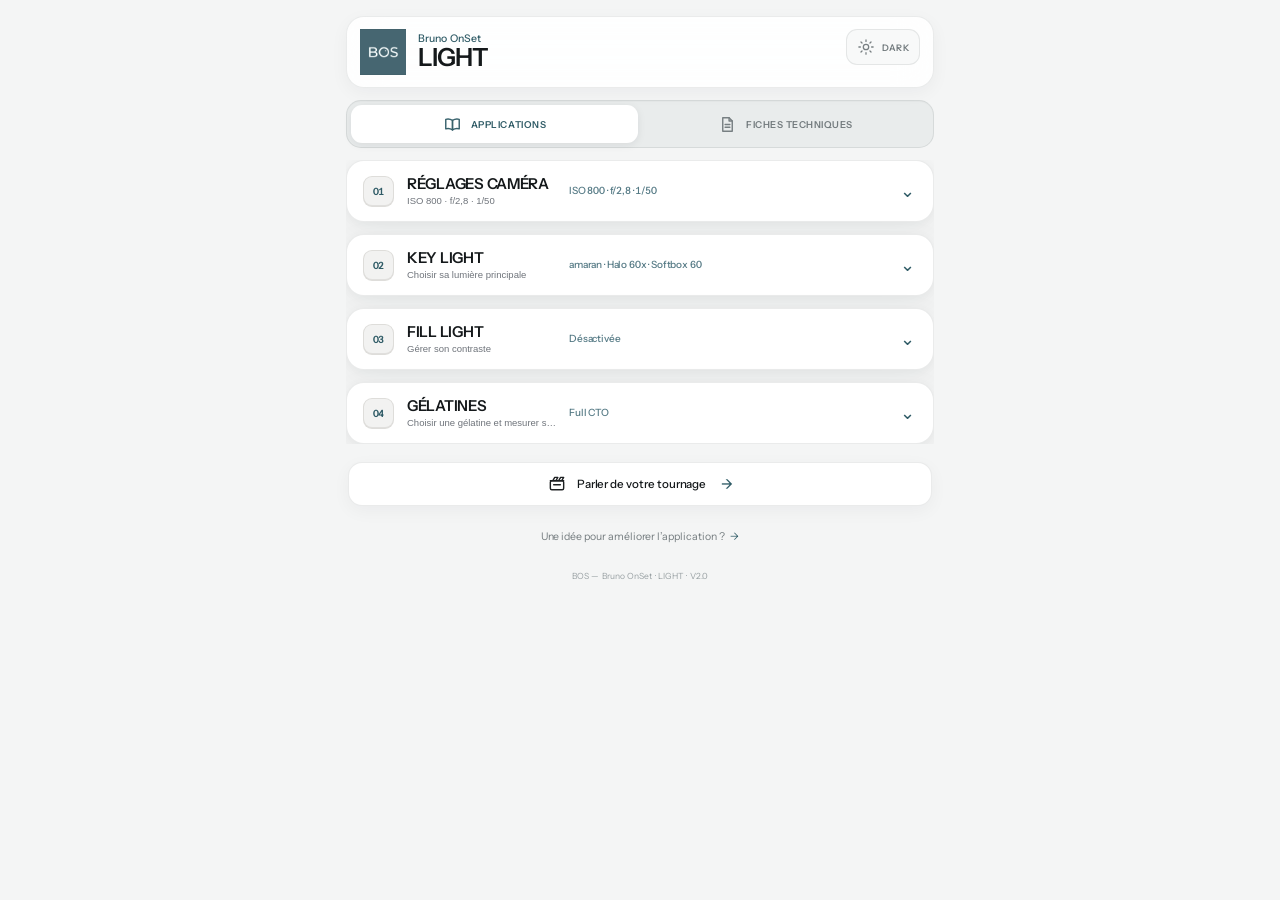
==== index.html @ 38504242 "Load fixed technical card shell behavior" ====
<!doctype html>
<html lang="fr">
<head>
  <meta charset="utf-8" />
  <meta name="viewport" content="width=device-width,initial-scale=1,viewport-fit=cover" />
  <meta name="theme-color" id="themeColor" content="#F4F5F5" />
  <meta name="apple-mobile-web-app-capable" content="yes" />
  <meta name="apple-mobile-web-app-status-bar-style" content="default" />
  <meta name="apple-mobile-web-app-title" content="BOS LIGHT" />
  <title>BOS — LIGHT</title>

  <link rel="manifest" href="manifest.webmanifest?v=2.1.0" />
  <link rel="icon" href="icons/icon-192.png" />
  <link rel="apple-touch-icon" href="icons/icon-192.png" />
  <link rel="preconnect" href="https://fonts.googleapis.com">
  <link rel="preconnect" href="https://fonts.gstatic.com" crossorigin>
  <link href="https://fonts.googleapis.com/css2?family=Instrument+Sans:wght@400;500;600;700&display=swap" rel="stylesheet">

  <link rel="stylesheet" href="style.css?v=2.1.0" />
  <link rel="stylesheet" href="continuous.css?v=2.1.0" />
  <link rel="stylesheet" href="light-design.css?v=20261012-clean14" />
  <link rel="stylesheet" href="light-bubbles.css?v=20261012-clean14" />

  <style>
    .project-sheet-inner{padding:16px}
    .project-actions{margin-top:10px}
    .bos-brand-text{gap:2px!important;align-items:flex-start!important}
    .bos-header-name{
      display:block!important;
      color:var(--bos-accent)!important;
      font-size:10.5px!important;
      line-height:1!important;
      font-weight:500!important;
      letter-spacing:.01em!important;
    }
    .bos-header-app{
      display:block!important;
      margin-left:0!important;
      color:var(--bos-ink)!important;
      font-size:25px!important;
      line-height:.95!important;
      font-weight:600!important;
      letter-spacing:-.045em!important;
    }

    /* BOS LIGHT — pictogrammes fins, cohérents et non décoratifs. */
    #installAppBtn,
    #applicationsModeBtn,
    #technicalModeBtn,
    #themeBtn,
    #projectContactBtn{
      display:flex!important;
      align-items:center!important;
      justify-content:center!important;
    }
    #installAppBtn{gap:10px!important}
    #applicationsModeBtn,#technicalModeBtn{gap:9px!important}
    #themeBtn{gap:7px!important}
    #projectContactBtn{gap:10px!important}

    #installAppBtn::before,
    #applicationsModeBtn::before,
    #technicalModeBtn::before,
    #themeBtn::before,
    #projectContactBtn::before{
      content:"";
      display:block;
      width:19px;
      height:19px;
      flex:0 0 19px;
      background-color:currentColor;
      -webkit-mask-repeat:no-repeat;
      -webkit-mask-position:center;
      -webkit-mask-size:contain;
      mask-repeat:no-repeat;
      mask-position:center;
      mask-size:contain;
      opacity:.96;
    }
    #installAppBtn::before{
      -webkit-mask-image:url("data:image/svg+xml,%3Csvg xmlns='http://www.w3.org/2000/svg' viewBox='0 0 24 24'%3E%3Cg fill='none' stroke='black' stroke-width='1.8' stroke-linecap='round' stroke-linejoin='round'%3E%3Cpath d='M12 3v11'/%3E%3Cpath d='m8 10 4 4 4-4'/%3E%3Cpath d='M5 15v4a2 2 0 0 0 2 2h10a2 2 0 0 0 2-2v-4'/%3E%3C/g%3E%3C/svg%3E");
      mask-image:url("data:image/svg+xml,%3Csvg xmlns='http://www.w3.org/2000/svg' viewBox='0 0 24 24'%3E%3Cg fill='none' stroke='black' stroke-width='1.8' stroke-linecap='round' stroke-linejoin='round'%3E%3Cpath d='M12 3v11'/%3E%3Cpath d='m8 10 4 4 4-4'/%3E%3Cpath d='M5 15v4a2 2 0 0 0 2 2h10a2 2 0 0 0 2-2v-4'/%3E%3C/g%3E%3C/svg%3E");
    }
    #applicationsModeBtn::before{
      -webkit-mask-image:url("data:image/svg+xml,%3Csvg xmlns='http://www.w3.org/2000/svg' viewBox='0 0 24 24'%3E%3Cg fill='none' stroke='black' stroke-width='1.8' stroke-linecap='round' stroke-linejoin='round'%3E%3Cpath d='M3.5 5.5c2.8-.9 5.7-.5 8.5 1.4v12c-2.8-1.9-5.7-2.3-8.5-1.4z'/%3E%3Cpath d='M20.5 5.5c-2.8-.9-5.7-.5-8.5 1.4v12c2.8-1.9 5.7-2.3 8.5-1.4z'/%3E%3C/g%3E%3C/svg%3E");
      mask-image:url("data:image/svg+xml,%3Csvg xmlns='http://www.w3.org/2000/svg' viewBox='0 0 24 24'%3E%3Cg fill='none' stroke='black' stroke-width='1.8' stroke-linecap='round' stroke-linejoin='round'%3E%3Cpath d='M3.5 5.5c2.8-.9 5.7-.5 8.5 1.4v12c-2.8-1.9-5.7-2.3-8.5-1.4z'/%3E%3Cpath d='M20.5 5.5c-2.8-.9-5.7-.5-8.5 1.4v12c2.8-1.9 5.7-2.3 8.5-1.4z'/%3E%3C/g%3E%3C/svg%3E");
    }
    #technicalModeBtn::before{
      -webkit-mask-image:url("data:image/svg+xml,%3Csvg xmlns='http://www.w3.org/2000/svg' viewBox='0 0 24 24'%3E%3Cg fill='none' stroke='black' stroke-width='1.8' stroke-linecap='round' stroke-linejoin='round'%3E%3Cpath d='M6 3.5h8l4 4V20.5H6z'/%3E%3Cpath d='M14 3.5v4h4'/%3E%3Cpath d='M9 12h6M9 15.5h6'/%3E%3C/g%3E%3C/svg%3E");
      mask-image:url("data:image/svg+xml,%3Csvg xmlns='http://www.w3.org/2000/svg' viewBox='0 0 24 24'%3E%3Cg fill='none' stroke='black' stroke-width='1.8' stroke-linecap='round' stroke-linejoin='round'%3E%3Cpath d='M6 3.5h8l4 4V20.5H6z'/%3E%3Cpath d='M14 3.5v4h4'/%3E%3Cpath d='M9 12h6M9 15.5h6'/%3E%3C/g%3E%3C/svg%3E");
    }
    #themeBtn::before{
      width:18px;
      height:18px;
      flex-basis:18px;
      -webkit-mask-image:url("data:image/svg+xml,%3Csvg xmlns='http://www.w3.org/2000/svg' viewBox='0 0 24 24'%3E%3Cg fill='none' stroke='black' stroke-width='1.7' stroke-linecap='round'%3E%3Ccircle cx='12' cy='12' r='3.6'/%3E%3Cpath d='M12 2.5v2M12 19.5v2M2.5 12h2M19.5 12h2M5.3 5.3l1.4 1.4M17.3 17.3l1.4 1.4M18.7 5.3l-1.4 1.4M6.7 17.3l-1.4 1.4'/%3E%3C/g%3E%3C/svg%3E");
      mask-image:url("data:image/svg+xml,%3Csvg xmlns='http://www.w3.org/2000/svg' viewBox='0 0 24 24'%3E%3Cg fill='none' stroke='black' stroke-width='1.7' stroke-linecap='round'%3E%3Ccircle cx='12' cy='12' r='3.6'/%3E%3Cpath d='M12 2.5v2M12 19.5v2M2.5 12h2M19.5 12h2M5.3 5.3l1.4 1.4M17.3 17.3l1.4 1.4M18.7 5.3l-1.4 1.4M6.7 17.3l-1.4 1.4'/%3E%3C/g%3E%3C/svg%3E");
    }
    #projectContactBtn::before{
      width:20px;
      height:20px;
      flex-basis:20px;
      -webkit-mask-image:url("data:image/svg+xml,%3Csvg xmlns='http://www.w3.org/2000/svg' viewBox='0 0 24 24'%3E%3Cg fill='none' stroke='black' stroke-width='1.7' stroke-linecap='round' stroke-linejoin='round'%3E%3Crect x='4' y='8' width='16' height='11' rx='1.8'/%3E%3Cpath d='M4 8h16M7 8l2.3-4H13l-2.3 4M14 8l2.3-4H20l-2.3 4M8 13h8'/%3E%3C/g%3E%3C/svg%3E");
      mask-image:url("data:image/svg+xml,%3Csvg xmlns='http://www.w3.org/2000/svg' viewBox='0 0 24 24'%3E%3Cg fill='none' stroke='black' stroke-width='1.7' stroke-linecap='round' stroke-linejoin='round'%3E%3Crect x='4' y='8' width='16' height='11' rx='1.8'/%3E%3Cpath d='M4 8h16M7 8l2.3-4H13l-2.3 4M14 8l2.3-4H20l-2.3 4M8 13h8'/%3E%3C/g%3E%3C/svg%3E");
    }

    @media(max-width:520px){
      .project-sheet-inner{padding:14px}
      .bos-header-name{font-size:10px!important}
      .bos-header-app{font-size:23px!important}
      #installAppBtn::before,
      #applicationsModeBtn::before,
      #technicalModeBtn::before{width:17px;height:17px;flex-basis:17px}
      #projectContactBtn::before{width:18px;height:18px;flex-basis:18px}
    }
  </style>
</head>
<body>
  <main class="shell">
    <section class="install-app-row" id="installAppRow" hidden aria-label="Installer LIGHT">
      <button class="install-app-btn" id="installAppBtn" type="button">INSTALLER L’APPLICATION <span aria-hidden="true">→</span></button>
    </section>

    <header class="topbar cardlike">
      <div class="top-inner bos-top-inner">
        <div class="bos-brand-lockup" aria-label="Bruno OnSet LIGHT">
          <img class="bos-header-logo" src="assets/logo-bos-header.jpg" alt="Logo Bruno OnSet">
          <div class="bos-brand-text">
            <span class="bos-header-name">Bruno OnSet</span>
            <span class="bos-header-app">LIGHT</span>
          </div>
        </div>
        <div class="top-actions bos-top-actions">
          <button class="mode-btn" id="themeBtn" aria-label="Changer de thème" title="Thème">DARK</button>
        </div>
      </div>
    </header>

    <div class="mode-switch light-section-switch" role="group" aria-label="Type de contenu LIGHT">
      <button class="mode-choice active" id="applicationsModeBtn" type="button" aria-pressed="true">APPLICATIONS</button>
      <button class="mode-choice" id="technicalModeBtn" type="button" aria-pressed="false">FICHES TECHNIQUES</button>
    </div>

    <section class="continuous-tools light-only-tools" aria-label="LIGHT">
      <iframe class="tool-frame" id="lightFrame" title="LIGHT" src="modules/light/?embed=1&v=2.1.0" scrolling="no"></iframe>
    </section>

    <section class="project-contact project-contact-top" aria-label="Contact professionnel">
      <button class="project-contact-btn" id="projectContactBtn" type="button">Parler de votre tournage <span aria-hidden="true">→</span></button>
    </section>

    <div class="feedback-contact">
      <a class="feedback-contact-link" href="mailto:brunoguillardcontact@gmail.com?subject=Suggestion%20%E2%80%94%20BOS%20LIGHT&body=Bonjour%20Bruno%2C%0A%0AJ%E2%80%99ai%20une%20id%C3%A9e%20pour%20am%C3%A9liorer%20BOS%20LIGHT%20%3A%0A%0A">Une idée pour améliorer l’application ? <span aria-hidden="true">→</span></a>
    </div>
    <footer class="footer">BOS — Bruno OnSet · LIGHT · V2.0</footer>
  </main>

  <dialog id="installDialog" class="sheet install-sheet">
    <form method="dialog" class="sheet-inner install-sheet-inner">
      <div class="sheet-head"><div><strong>Installer LIGHT</strong><small id="installHelpText">Ajoutez l’application à votre écran d’accueil.</small></div><button value="close" class="iconbtn" aria-label="Fermer">×</button></div>
      <div class="install-help" id="installHelpBody"></div>
      <div class="sheet-actions"><button value="close" class="primary">Compris</button></div>
    </form>
  </dialog>

  <dialog id="projectDialog" class="sheet project-sheet">
    <form method="dialog" class="sheet-inner project-sheet-inner">
      <div class="project-sheet-head"><div><span class="project-kicker">BRUNO ONSET</span></div><button class="project-close" value="close" aria-label="Fermer">×</button></div>
      <div class="project-actions">
        <a class="project-email-btn" href="mailto:brunoguillardcontact@gmail.com?subject=Projet%20de%20tournage%20%E2%80%94%20Bruno%20OnSet&body=Bonjour%20Bruno%2C%0A%0AJe%20vous%20contacte%20depuis%20Bruno%20OnSet.%0A%0A">Écrire à Bruno <span aria-hidden="true">→</span></a>
        <div class="project-secondary-links"><a class="project-secondary-link" href="https://wa.me/33679979111?text=Bonjour%20Bruno%2C%0A%0AJe%20vous%20contacte%20depuis%20Bruno%20OnSet.%0A%0A" target="_blank" rel="noopener noreferrer">WhatsApp</a><span aria-hidden="true">·</span><a class="project-secondary-link" href="https://brunoguillard.com" target="_blank" rel="noopener noreferrer">BrunoGuillard.com</a></div>
      </div>
    </form>
  </dialog>

  <script src="light-host.js?v=2.1.0"></script>
  <script src="light-falloff-bridge.js?v=1.0.6"></script>
  <script src="light-shadow-images.js?v=1.0.5"></script>
  <script src="light-technical-card-shell.js?v=1.0.0"></script>
  <script src="light-dialog-position.js?v=1.0.0"></script>
  <script src="light-height-authority.js?v=1.0.2"></script>
  <script src="light-mobile-falloff-guard.js?v=1.0.0"></script>
</body>
</html>
---- style.css ----
:root{
  --bg:#f3f5f7;--panel:#fff;--panel2:#f7f8fa;--text:#101216;--muted:#6d7480;--line:#e1e5ea;
  --blue:#2f78ff;--blue-soft:#eaf2ff;--shadow:0 8px 30px rgba(20,30,45,.07);--radius:20px;
  --input:#f4f6f8;--danger:#d84b4b;
}
:root[data-theme="dark"]{
  --bg:#090b0f;--panel:#12151a;--panel2:#171b21;--text:#f6f7f9;--muted:#959ca8;--line:#282e37;
  --blue:#5b97ff;--blue-soft:#172641;--shadow:none;--input:#1a1f26;--danger:#ff6a6a;
}
*{box-sizing:border-box}html{background:var(--bg)}body{margin:0;background:var(--bg);color:var(--text);font-family:-apple-system,BlinkMacSystemFont,"Segoe UI",Roboto,Helvetica,Arial,sans-serif;min-height:100vh}
button,input,select{font:inherit;color:inherit}.shell{width:min(760px,100%);margin:0 auto;padding:14px 12px calc(32px + env(safe-area-inset-bottom))}.cardlike{background:var(--panel);border:1px solid var(--line);box-shadow:var(--shadow)}
.topbar{border-radius:24px;padding:14px 14px 14px 16px;display:flex;align-items:center;justify-content:space-between;position:sticky;top:8px;z-index:20}.brand{display:flex;align-items:center;gap:11px}.bosmark{display:flex;align-items:center;gap:1px;font-weight:900;font-size:24px;letter-spacing:-1.5px}.bosmark span{color:var(--blue)}.brandtext{display:flex;flex-direction:column;line-height:1}.brandtext strong{font-size:16px}.brandtext small{font-size:9px;color:var(--muted);letter-spacing:1.7px;margin-top:5px}.top-actions{display:flex;gap:7px}.iconbtn{border:1px solid var(--line);background:var(--panel2);width:38px;height:38px;border-radius:12px;display:grid;place-items:center;cursor:pointer;font-size:19px}.iconbtn:active{transform:scale(.97)}
.context{margin-top:12px;border-radius:var(--radius);padding:14px}.context-title{display:flex;align-items:baseline;justify-content:space-between;margin-bottom:11px}.context-title>span{font-size:18px;font-weight:800;letter-spacing:-.3px}.context-grid{display:grid;grid-template-columns:minmax(0,1.55fr) minmax(110px,.7fr);gap:10px}label>span,.field-label{display:block;color:var(--muted);font-size:11px;margin:0 0 6px 2px}select,input{width:100%;border:1px solid var(--line);background:var(--input);border-radius:13px;padding:11px 12px;outline:none;min-height:44px}select:focus,input:focus{border-color:var(--blue);box-shadow:0 0 0 3px var(--blue-soft)}.unit-input{position:relative}.unit-input input{padding-right:52px}.unit-input b{position:absolute;right:12px;top:50%;transform:translateY(-50%);font-size:12px;color:var(--muted)}
.preset-row{display:flex;gap:8px;flex-wrap:wrap;margin-top:10px}.preset-btn{border:1px solid var(--line);background:var(--panel2);height:36px;min-width:42px;padding:0 12px;border-radius:999px;cursor:pointer;font-weight:700}.preset-btn.active{background:rgba(47,120,255,.25);border-color:transparent;color:var(--text)}
.modules{display:flex;flex-direction:column;gap:10px;margin-top:10px}.module{background:var(--panel);border:1px solid var(--line);border-radius:var(--radius);overflow:hidden;box-shadow:var(--shadow)}.module-head{width:100%;display:flex;align-items:center;justify-content:space-between;padding:14px 15px;border:0;background:transparent;cursor:pointer}.module-title{display:flex;align-items:center;gap:10px;text-align:left}.module-dot{width:8px;height:8px;border-radius:50%;background:var(--blue)}.module-title strong{font-size:15px}.module-title small{display:block;color:var(--muted);font-size:10px;margin-top:2px}.chev{color:var(--muted);font-size:17px;transition:.18s transform}.module.open .chev{transform:rotate(180deg)}.module-body{display:none;border-top:1px solid var(--line);padding:14px}.module.open .module-body{display:block}.grid2{display:grid;grid-template-columns:1fr 1fr;gap:10px}.resultbox{margin-top:12px;background:var(--panel2);border:1px solid var(--line);border-radius:16px;padding:13px}.result-main{font-size:22px;font-weight:800;letter-spacing:-.4px}.result-sub{font-size:12px;color:var(--muted);margin-top:4px}.app-link{display:flex;justify-content:flex-end;margin-top:10px}.app-link button{border:0;background:none;color:var(--muted);font-size:11px;padding:4px 0}.app-link button.ready{color:var(--blue);cursor:pointer}
.expo-row{display:grid;grid-template-columns:58px 1fr;gap:9px;align-items:end;margin-bottom:9px}.role-pill{height:44px;border-radius:13px;border:1px solid var(--line);background:var(--panel2);font-size:15px;font-weight:800;cursor:pointer}.role-pill[data-role="auto"]{background:var(--blue);border-color:var(--blue);color:white}.role-pill[data-role="manual"]{border-color:var(--blue);color:var(--blue)}.expo-control select:disabled{opacity:.68}.basebar{display:flex;gap:9px;margin-top:12px}.primary,.secondary{border-radius:13px;padding:11px 14px;min-height:43px;font-weight:700;border:1px solid var(--line);cursor:pointer}.primary{background:var(--blue);border-color:var(--blue);color:white}.secondary{background:var(--panel2)}.basebar button{flex:1}.base-note{font-size:11px;color:var(--muted);margin-top:9px;line-height:1.4}
.frame-preview{position:relative;aspect-ratio:16/9;background:#111;border-radius:14px;overflow:hidden;margin-top:2px;border:1px solid var(--line)}.frame-safe{position:absolute;inset:8%;border:1px solid rgba(255,255,255,.2)}.subject{position:absolute;left:50%;bottom:-3%;transform:translateX(-50%);width:58px;height:78%;transition:.18s width}.subject:before{content:"";position:absolute;width:38%;aspect-ratio:1;border-radius:50%;background:#d6d7da;left:31%;top:0}.subject:after{content:"";position:absolute;width:100%;height:70%;border-radius:45% 45% 12% 12%;background:#c4c6ca;left:0;bottom:0}.frame-meta{position:absolute;left:9px;bottom:8px;color:white;font-size:10px;background:rgba(0,0,0,.55);padding:5px 7px;border-radius:8px}.warning{margin-top:8px;font-size:10px;color:var(--muted)}
.light-status{display:flex;gap:6px;flex-wrap:wrap;margin-top:9px}.pill{border:1px solid var(--line);border-radius:999px;padding:6px 8px;font-size:10px;color:var(--muted);background:var(--panel2)}.luxgrid{display:grid;grid-template-columns:1fr 1fr;gap:8px;margin-top:10px}.luxbox{border-radius:14px;border:1px solid var(--line);background:var(--panel2);padding:12px}.luxbox small{color:var(--muted);font-size:10px}.luxbox strong{display:block;font-size:18px;margin-top:3px}.iso-mini{margin-top:6px;font-size:11px;color:var(--muted);font-weight:700}.demo{font-size:10px;color:var(--muted);margin-top:9px;line-height:1.35}
.segmented{display:flex;gap:6px;margin-top:8px}.seg{border:1px solid var(--line);background:var(--panel2);border-radius:999px;padding:7px 10px;min-height:34px;cursor:pointer;font-size:12px;font-weight:700}.seg.active{background:rgba(47,120,255,.25);border-color:transparent}.segmented.compact .seg{padding:7px 12px}.media-grid .segmented{justify-content:flex-start}
.sheet{width:min(540px,calc(100% - 20px));border:0;padding:0;border-radius:22px;background:var(--panel);color:var(--text);box-shadow:0 25px 90px rgba(0,0,0,.35)}.sheet::backdrop{background:rgba(0,0,0,.5);backdrop-filter:blur(3px)}.sheet-inner{padding:16px}.sheet-head{display:flex;justify-content:space-between;align-items:center}.sheet-head>div{display:flex;flex-direction:column}.sheet-head strong{font-size:18px}.sheet-head small{font-size:11px;color:var(--muted);margin-top:3px}.custom-list{margin-top:16px;display:flex;flex-direction:column;gap:7px}.custom-item{display:grid;grid-template-columns:42px 1fr 40px 40px;align-items:center;gap:7px;border:1px solid var(--line);background:var(--panel2);border-radius:14px;padding:7px}.custom-item input{width:20px;height:20px;min-height:auto}.custom-name{font-weight:700;font-size:13px}.movebtn{height:34px;border-radius:10px;border:1px solid var(--line);background:var(--panel);cursor:pointer}.sheet-actions{display:flex;gap:8px;margin-top:14px}.sheet-actions>*{flex:1}.footer{text-align:center;color:var(--muted);font-size:10px;padding:20px 0 4px}
@media(max-width:520px){.shell{padding-left:9px;padding-right:9px}.topbar{top:5px}.context-grid{grid-template-columns:1.5fr .7fr}.expo-row{grid-template-columns:54px 1fr}.module-body{padding:12px}.brandtext strong{font-size:15px}.preset-row{gap:7px}.preset-btn{min-width:40px;height:34px;padding:0 10px}.luxgrid{grid-template-columns:1fr}.grid2{grid-template-columns:1fr}.context-title>span{font-size:17px}}
@media(min-width:700px){.shell{padding-top:20px}.module-body{padding:16px 18px}.topbar{top:12px}}

.expo-info{display:flex;justify-content:space-between;align-items:flex-end;gap:10px;padding:0 0 10px 0}.expo-info strong{display:block;font-size:11px;color:var(--muted);font-weight:700}.expo-info span{display:block;font-size:18px;font-weight:800;letter-spacing:-.3px;margin-top:2px}.expo-info small{font-size:10px;color:var(--muted);text-align:right;max-width:42%}.role-pill{font-size:14px}.role-pill[data-role="auto"]{background:var(--blue);border-color:var(--blue);color:white}.role-pill[data-role="manual"]{background:var(--panel2);border-color:var(--line);color:var(--text)}


/* V5 — choix caméra identique à EXPO : marque puis modèle */
.camera-choice{margin-bottom:14px}
.brand-chips{display:flex;gap:7px;flex-wrap:wrap;margin-bottom:10px}
.brand-chips button{border:1px solid var(--line);background:var(--panel2);color:var(--text);min-height:36px;padding:0 12px;border-radius:999px;font-weight:850;font-size:12px;cursor:pointer}
.brand-chips button.active{background:var(--blue);border-color:var(--blue);color:#fff}
.camera-model-label{display:block;margin-top:2px;margin-bottom:6px}
.camera-select-wrap{position:relative;width:100%}
.camera-select-wrap::after{content:"⌄";position:absolute;right:14px;top:50%;transform:translateY(-55%);color:var(--muted);font-size:16px;font-weight:900;pointer-events:none}
.camera-select{width:100%;min-width:0;height:46px;appearance:none;-webkit-appearance:none;border:1px solid var(--line);border-radius:14px;background:var(--input);color:var(--text);padding:0 42px 0 13px;font:inherit;font-size:13px;font-weight:850;outline:none;white-space:nowrap;overflow:hidden;text-overflow:ellipsis}
.camera-select:focus{border-color:var(--blue);box-shadow:0 0 0 3px var(--blue-soft)}
.camera-select option{background:var(--panel);color:var(--text)}
.focal-block{padding-top:12px;border-top:1px solid var(--line)}
@media(max-width:520px){.brand-chips{gap:6px}.brand-chips button{min-height:34px;padding:0 10px;font-size:11px}.camera-select{font-size:12px}}

.db-source{font-size:10px;color:var(--muted);margin-top:7px}.db-source[data-source="remote"]{color:var(--blue)}

.expo-row.limit-error .expo-control>span{color:var(--danger);font-weight:800}
.expo-row select.limit-error-value,.expo-row select.limit-error-value:disabled{opacity:1!important;color:var(--danger)!important;border-color:var(--danger)!important;background:color-mix(in srgb,var(--danger) 8%,var(--input))!important;font-weight:800}
.expo-warning{margin-top:9px;border:1px solid color-mix(in srgb,var(--danger) 45%,var(--line));background:color-mix(in srgb,var(--danger) 8%,var(--panel2));color:var(--danger);border-radius:12px;padding:9px 10px;font-size:11px;font-weight:700;line-height:1.4}


/* V9 — réglages caméra globaux + EXPO lié */
.camera-settings-grid{display:grid;grid-template-columns:repeat(3,minmax(0,1fr));gap:10px;margin-top:12px;padding-top:12px;border-top:1px solid var(--line)}
.dof-only{margin-top:0}
.expo-aperture-mode{display:flex;align-items:center;justify-content:space-between;gap:12px;border:1px solid var(--line);background:var(--panel2);border-radius:14px;padding:10px 11px;margin-bottom:11px}
.expo-aperture-mode>div:first-child strong{display:block;font-size:12px}
.expo-aperture-mode>div:first-child small{display:block;color:var(--muted);font-size:10px;margin-top:2px}
.iso-bounds{margin-bottom:11px}
.iso-bounds label>span{font-weight:800;letter-spacing:.5px}
.expo-simple-rows{display:flex;flex-direction:column;gap:9px}
.expo-simple-row>span{font-size:11px;color:var(--muted);margin:0 0 6px 2px;display:block}
.expo-simple-row.limit-error>span{color:var(--danger);font-weight:800}
#globalAperture.limit-error-value{opacity:1!important;color:var(--danger)!important;border-color:var(--danger)!important;background:color-mix(in srgb,var(--danger) 8%,var(--input))!important;font-weight:800}
@media(max-width:520px){.camera-settings-grid{grid-template-columns:repeat(3,minmax(0,1fr));gap:7px}.camera-settings-grid select,.camera-settings-grid input{font-size:12px;padding-left:8px;padding-right:8px}.camera-settings-grid .unit-input input{padding-right:34px}.camera-settings-grid .unit-input b{right:8px;font-size:10px}.expo-aperture-mode{align-items:flex-start;flex-direction:column}.expo-aperture-mode .segmented{width:100%}.expo-aperture-mode .seg{flex:1}.iso-bounds{grid-template-columns:1fr 1fr!important}}

.camera-limits-grid{display:grid;grid-template-columns:repeat(4,minmax(0,1fr));gap:10px;margin-top:12px;padding-top:12px;border-top:1px solid var(--line)}
.camera-limits-grid label>span{font-weight:800;letter-spacing:.5px}
@media(max-width:520px){.camera-limits-grid{grid-template-columns:1fr 1fr}}


/* V11 — verrouillage EXPO */
.expo-lock-row{display:grid;grid-template-columns:48px minmax(0,1fr);gap:9px;align-items:end}
.expo-lock-btn{width:48px;height:44px;border:1px solid var(--line);border-radius:13px;background:var(--panel2);display:grid;place-items:center;cursor:pointer;font-size:17px;line-height:1;opacity:.55}
.expo-lock-btn.active{opacity:1;background:var(--blue-soft);border-color:var(--blue);color:var(--blue)}
.expo-lock-btn:active{transform:scale(.97)}
.expo-lock-row.locked select:disabled{opacity:.58;cursor:not-allowed}
.expo-lock-row.limit-error .expo-simple-row>span{color:var(--danger);font-weight:800}
.expo-lock-row.limit-error select.limit-error-value,.expo-lock-row.limit-error select.limit-error-value:disabled{opacity:1!important;color:var(--danger)!important;border-color:var(--danger)!important;background:color-mix(in srgb,var(--danger) 8%,var(--input))!important;font-weight:800}
.context select:disabled{opacity:.58;cursor:not-allowed}
@media(max-width:520px){.expo-lock-row{grid-template-columns:44px minmax(0,1fr)}.expo-lock-btn{width:44px}}

/* V12 — shutter caméra + reset EXPO */
.expo-toolbar{display:flex;justify-content:flex-end;margin-bottom:10px}.expo-reset-btn{min-height:36px;padding:7px 11px;font-size:11px}.camera-settings-grid label>span{white-space:nowrap}


/* V13 — bulle caméra refermable + ISO global */
.context{padding:0;overflow:hidden}.context-head{padding:14px 15px}.context-head .module-title small{display:block;color:var(--muted);font-size:10px;margin-top:2px;white-space:nowrap;overflow:hidden;text-overflow:ellipsis;max-width:100%}.context-body{display:none;padding:14px}.context.open .context-body{display:block}.camera-settings-grid-4{grid-template-columns:repeat(4,minmax(0,1fr))}@media(max-width:520px){.camera-settings-grid-4{grid-template-columns:repeat(2,minmax(0,1fr))}.context-head .module-title small{max-width:220px}}

/* V14 — conseils LIGHT basés sur les réglages caméra */
.iso-mini[data-status="bright"]{color:var(--blue)}
.iso-mini[data-status="dark"]{color:var(--danger)}


/* V15 — EXPO reprend la bulle CALCUL de BOS EXPO V3.42 */
.expo-calc-block{
  margin:0;
  padding:12px;
  border:1px solid var(--line);
  border-radius:16px;
  background:var(--panel2);
}
.expo-calc-head{display:flex;align-items:flex-start;justify-content:space-between;gap:10px;margin-bottom:9px}
.expo-calc-kicker{color:var(--blue);font-size:9px;line-height:1.1;letter-spacing:.14em;font-weight:900}
.expo-calc-note{margin-top:3px;color:var(--muted);font-size:9px;line-height:1.35}
.expo-ref-btn{min-width:70px;min-height:28px;padding:0 11px;border:1px solid var(--line);border-radius:999px;background:var(--panel);color:var(--text);font-size:10px;font-weight:850;cursor:pointer}
.expo-ref-btn:active{transform:scale(.97)}
.expo-calc-grid{display:grid;grid-template-columns:repeat(4,minmax(0,1fr));gap:7px}
.expo-calc-item{min-width:0;display:flex;flex-direction:column;align-items:stretch;gap:5px}
.expo-calc-lock{align-self:center;width:27px;height:27px;display:inline-flex;align-items:center;justify-content:center;border:1px solid var(--line);border-radius:999px;background:var(--panel);color:var(--muted);cursor:pointer;padding:0;transition:background .15s ease,border-color .15s ease,color .15s ease,transform .15s ease}
.expo-calc-lock:active{transform:scale(.95)}
.expo-calc-lock svg{width:14px;height:14px;fill:none;stroke:currentColor;stroke-width:1.9;stroke-linecap:round;stroke-linejoin:round}
.expo-calc-lock.active{background:var(--blue);border-color:var(--blue);color:#fff}
.expo-calc-value{min-width:0;border:1px solid var(--line);border-radius:12px;background:var(--panel);color:var(--text);padding:8px 8px 9px;text-align:left;cursor:pointer;position:relative}
.expo-calc-value>span{display:block;color:var(--muted);font-size:8px;font-weight:750;margin:0 0 4px 0}
.expo-calc-value select{width:100%;min-width:0;min-height:auto;height:auto;border:0!important;border-radius:0;background:transparent!important;padding:0!important;box-shadow:none!important;appearance:none;-webkit-appearance:none;font-size:11px;line-height:1.15;font-weight:900;color:var(--text);white-space:nowrap;overflow:hidden;text-overflow:ellipsis;cursor:pointer}
.expo-calc-item.locked .expo-calc-value{border-color:var(--blue)}
.expo-calc-item.locked .expo-calc-value select:disabled{opacity:1;color:var(--text);cursor:not-allowed;-webkit-text-fill-color:var(--text)}
.expo-calc-item.limit-error .expo-calc-value{border-color:var(--danger);background:color-mix(in srgb,var(--danger) 8%,var(--panel))}
.expo-calc-item.limit-error .expo-calc-value>span,.expo-calc-item.limit-error .expo-calc-value select{color:var(--danger)!important;-webkit-text-fill-color:var(--danger);font-weight:900}
.expo-priority-note{margin-top:10px;color:var(--muted);font-size:9px;line-height:1.35}
.expo-calc-summary{margin-top:10px;font-size:9px;line-height:1.4;color:var(--muted);font-weight:700}
.expo-calc-summary.is-ok{color:var(--blue)}
.expo-calc-summary.is-warning{color:var(--danger)}
@media(max-width:560px){
  .expo-calc-grid{grid-template-columns:1fr 1fr;gap:8px 7px}
  .expo-calc-lock{width:26px;height:26px}
  .expo-calc-value{padding:8px}
  .expo-calc-value select{font-size:11px}
}


/* V16 — DA alignée sur EXPO V3.43 + correction priorité EXPO */
:root{
  --bg:#F3F1EC;--panel:#FFFFFF;--panel2:#ECEBE7;--text:#17191C;--muted:#6E737A;
  --line:#D3D4D1;--blue:#2F5B66;--blue-soft:rgba(47,91,102,.14);--shadow:none;--radius:22px;
  --input:#FAFAF8;--danger:#C94B4B;--header-bg:#EBE7DE;--header-border:#D3CDC2;--card-border:#D7D9D6;
  --chip-bg:#E7E7E3;--chip-active-bg:#92B8C0;--chip-active-text:#182126;
}
:root[data-theme="dark"]{
  --bg:#0B0C0E;--panel:#15171A;--panel2:#1C1F23;--text:#F3F3F0;--muted:#94989F;
  --line:#30343A;--blue:#2F5B66;--blue-soft:rgba(47,91,102,.22);--shadow:none;--input:#0F1113;--danger:#FF6A6A;
  --header-bg:#111418;--header-border:#25292E;--card-border:#25292E;--chip-bg:#1C1F23;--chip-active-bg:#2F5B66;--chip-active-text:#F3F3F0;
}
html,body{font-family:-apple-system,BlinkMacSystemFont,"SF Pro Display","Inter","Roboto","Segoe UI",sans-serif}
.shell{width:min(620px,100%);padding:calc(18px + env(safe-area-inset-top)) 16px calc(24px + env(safe-area-inset-bottom))}
.cardlike,.module,.context,.sheet{border:1px solid var(--card-border);box-shadow:none}
.topbar{background:var(--header-bg);border:1px solid var(--header-border);border-radius:22px;padding:14px 16px 15px;position:static;margin-bottom:18px}
.brand{align-items:flex-start;gap:10px}.bosmark{font-size:19px;letter-spacing:-1.2px}.bosmark span{color:var(--blue)}
.brandtext strong{font-size:18px;letter-spacing:-.02em}.brandtext small{font-size:10px;letter-spacing:.16em;margin-top:6px;color:var(--muted);font-weight:800}
.iconbtn{border-radius:999px;width:34px;height:34px;background:var(--panel);border:1px solid var(--line);font-size:16px}
.context,.module{border-radius:22px}.module-head{padding:15px 16px}.module-body{border-top:1px solid var(--card-border)}
.module-title strong{font-size:16px}.module-title small{font-size:10px}.module-dot{background:var(--blue)}
label>span,.field-label{font-size:11px;font-weight:800;letter-spacing:.05em;color:var(--muted)}
select,input{min-height:46px;border:1px solid var(--line);background:var(--input);border-radius:14px;padding:0 12px;font-size:13px;font-weight:850}
select:focus,input:focus{border-color:var(--blue);box-shadow:0 0 0 2px var(--blue-soft)}
.unit-input input{padding-right:44px}.unit-input b{font-size:11px}
.preset-row{gap:7px;padding-top:2px}.preset-btn,.brand-chips button,.seg{border:1px solid var(--line);background:var(--chip-bg);color:var(--muted);border-radius:999px;font-weight:800}
.preset-btn{height:34px;min-width:40px}.preset-btn.active,.brand-chips button.active,.seg.active{background:var(--chip-active-bg);border-color:var(--chip-active-bg);color:var(--chip-active-text)}
.camera-select,.camera-select-wrap select{height:46px;background:var(--input);border-radius:14px;border:1px solid var(--line)}
.resultbox,.luxbox,.expo-calc-block{border:1px solid var(--card-border);background:var(--panel)}
.result-main{font-size:24px;letter-spacing:-.03em}.result-sub{font-size:11px}
.pill{background:var(--panel2);border:1px solid var(--line);font-size:10px}.demo,.db-source,.warning,.footer{color:var(--muted)}
.expo-calc-block{padding:16px;border-radius:18px;background:var(--panel2)}
.expo-calc-head{margin-bottom:12px}.expo-calc-kicker{color:var(--blue);font-size:10px;letter-spacing:.16em}.expo-calc-note{font-size:10px;color:var(--muted)}
.expo-ref-btn{border:1px solid var(--line);background:var(--panel);border-radius:999px;min-height:30px;padding:0 12px;font-size:10px;font-weight:900}
.expo-calc-grid{gap:10px}.expo-calc-lock{width:31px;height:31px;background:var(--panel2);border-color:var(--line)}
.expo-calc-lock.active{background:var(--chip-active-bg);border-color:var(--chip-active-bg);color:var(--chip-active-text)}
.expo-calc-value{border-radius:14px;padding:10px 10px 11px;background:var(--panel);border:1px solid var(--card-border)}
.expo-calc-value>span{font-size:9px;color:var(--muted);font-weight:800;margin-bottom:6px}.expo-calc-value select{font-size:13px;font-weight:900}
.expo-priority-note,.expo-calc-summary,.expo-warning{font-size:10px}
.expo-calc-summary.is-ok{color:var(--blue)}
.secondary,.primary{border-radius:999px;min-height:34px;padding:7px 12px;font-size:10px;letter-spacing:.08em;font-weight:900}
.secondary{background:var(--panel);border:1px solid var(--line)}.primary{background:var(--blue);border-color:var(--blue)}
.custom-item{background:var(--panel2);border:1px solid var(--card-border)}
.context-head .module-title small{font-size:10px}
@media(max-width:560px){
  .shell{padding-left:12px;padding-right:12px}
  .topbar{margin-bottom:14px}
  .expo-calc-grid{grid-template-columns:1fr 1fr}
}


/* V17 — entête alignée sur EXPO + titres de bulles en bleu */
.topbar{padding:14px 16px 16px;border-radius:22px}
.bos-top-inner{width:100%;display:flex;align-items:flex-start;justify-content:space-between;gap:14px}
.bos-top-title{display:flex;flex-direction:column;gap:8px}
.tool-eyebrow,.bos-tool-eyebrow{display:flex;align-items:center;gap:9px;font-size:11px;letter-spacing:.12em;font-weight:850}
.eyebrow-logo{display:inline-flex;align-items:center;justify-content:center;min-width:48px;height:28px;padding:0 11px;border-radius:999px;background:var(--panel);border:1px solid var(--line);color:var(--blue);font-weight:900;letter-spacing:.06em}
.eyebrow-brand{font-size:13px;letter-spacing:.18em;font-weight:900;color:var(--text)}
.bos-letter{color:var(--blue)}
.bos-top-title h1{margin:0;font-size:24px;line-height:1;font-weight:900;letter-spacing:-.03em;color:var(--text)}
.bos-top-actions{display:flex;gap:8px;align-items:flex-start}
.mode-btn{border:1px solid var(--line);background:var(--panel);color:var(--text);border-radius:999px;padding:0 14px;min-height:36px;font-size:11px;letter-spacing:.14em;font-weight:900;cursor:pointer}
.mode-btn-icon{min-width:36px;padding:0;display:grid;place-items:center;font-size:16px;letter-spacing:0}
.brand,.brandtext,.bosmark{display:none!important}
.module-title strong,.context-head .module-title strong{color:var(--blue)!important}
.module-title small{color:var(--muted)}
@media(max-width:560px){
  .topbar{padding:12px 14px 14px}
  .eyebrow-logo{min-width:44px;height:26px;padding:0 10px;font-size:11px}
  .eyebrow-brand{font-size:12px;letter-spacing:.16em}
  .bos-top-title h1{font-size:20px}
  .mode-btn{min-height:34px;padding:0 12px;font-size:10px}
  .mode-btn-icon{min-width:34px}
}


/* V18 — bouton thème et personnaliser plus proches d'EXPO */
.mode-btn{background:var(--panel);border:1px solid var(--line);color:var(--text);border-radius:999px;min-height:34px;padding:0 14px;font-size:10px;letter-spacing:.16em;font-weight:900}
.customize-btn{padding:0 16px;letter-spacing:.08em;font-size:10px}
.sheet-head strong{font-size:18px}.sheet-head small{display:none}
@media(max-width:560px){
  .customize-btn{padding:0 14px;font-size:10px}
}


/* V19 — entête reprise au plus près d'EXPO V3.44 + bouton personnaliser sous l'entête */
.app,.shell{max-width:620px;margin:0 auto;padding:calc(22px + env(safe-area-inset-top)) 16px calc(24px + env(safe-area-inset-bottom))}
.topbar{background:var(--header-bg);border:1px solid var(--header-border);border-radius:22px;padding:14px 16px 15px;margin-bottom:14px;position:static}
.top-inner,.bos-top-inner{width:100%;display:flex;align-items:flex-start;justify-content:space-between;gap:14px}
.top-title,.bos-top-title{min-width:0}
.tool-eyebrow,.bos-tool-eyebrow{display:flex;align-items:center;gap:7px;font-size:11px;letter-spacing:.12em;font-weight:850;white-space:nowrap;text-decoration:none;color:inherit}
.eyebrow-logo{display:inline-flex;align-items:center;justify-content:center;min-width:40px;height:24px;padding:0 9px;border-radius:999px;background:var(--panel);border:1px solid var(--line);color:#2E7F8E;font-size:11px;font-weight:900;letter-spacing:.04em;line-height:1;flex:0 0 auto}
.eyebrow-brand{font-weight:900;color:var(--text);font-size:11px;letter-spacing:.12em}.bos-letter{color:#2E7F8E}
.topbar h1,.bos-top-title h1{font-size:27px;line-height:1.05;margin:10px 0 0;letter-spacing:-.03em;font-weight:900;color:var(--text)}
.mode-btn{border:1px solid var(--line);background:var(--panel);color:var(--text);border-radius:999px;padding:7px 10px;min-height:auto;font-size:9px;letter-spacing:.12em;font-weight:900;white-space:nowrap}
.bos-top-actions{display:flex;gap:8px;align-items:flex-start}
.bos-utility-row,.utility-row{display:flex;align-items:center;gap:7px;margin:-1px 0 14px;padding:0 2px}
.utility-link{border:1px solid var(--line);background:var(--panel);color:var(--text);border-radius:999px;padding:7px 10px;font-size:9px;letter-spacing:.12em;font-weight:900;white-space:nowrap}
.utility-link:hover,.mode-btn:hover{border-color:var(--accent)}
.iconbtn{border:1px solid var(--line);background:var(--panel2);color:var(--text);width:31px;height:31px;border-radius:50%;font-weight:800;font-size:16px}
.sheet-head{display:flex;justify-content:space-between;align-items:center}
.brand,.brandtext,.bosmark,.customize-btn,.mode-btn-icon{display:none!important}
@media(max-width:380px){.app,.shell{padding-left:12px;padding-right:12px}.topbar h1,.bos-top-title h1{font-size:24px}}


/* V20 — entête compact : suppression du grand titre Bruno OnSet */
.bos-top-title{gap:0}
.topbar{padding-top:14px;padding-bottom:14px}


/* V23 — module PLAN + EXPO en attente */
.plan-nav-row{display:grid;grid-template-columns:38px minmax(0,1fr) 38px;gap:8px;align-items:end}
.plan-select-label{min-width:0}.plan-select-label select{font-weight:850}
.plan-nav-btn{width:38px;height:46px;border:1px solid var(--line);background:var(--panel2);color:var(--text);border-radius:14px;font-size:25px;line-height:1;cursor:pointer}
.plan-nav-btn:active{transform:scale(.96)}
.plan-meta{display:flex;justify-content:space-between;gap:10px;margin:9px 2px 8px;color:var(--muted);font-size:9px;letter-spacing:.08em;font-weight:800;text-transform:uppercase}
.plan-preview-wrap{overflow:hidden;border:1px solid var(--card-border);border-radius:16px;background:var(--input)}
.plan-mini-svg{display:block;width:100%;height:auto;aspect-ratio:1.61/1;background:var(--input)}
.plan-stage-bg{fill:var(--input)}
.plan-grid-small{stroke:color-mix(in srgb,var(--muted) 18%,transparent);stroke-width:1}
.plan-grid-big{stroke:color-mix(in srgb,var(--muted) 32%,transparent);stroke-width:1.4}
.plan-camera-fov{fill:color-mix(in srgb,var(--blue) 10%,transparent);stroke:color-mix(in srgb,var(--blue) 42%,transparent);stroke-width:1.5}
.plan-light-beam{fill:rgba(244,206,100,.12);stroke:rgba(201,159,40,.38);stroke-width:1.4}
:root[data-theme="dark"] .plan-light-beam{fill:rgba(255,218,120,.12);stroke:rgba(255,218,120,.34)}
.plan-object{vector-effect:non-scaling-stroke}.plan-subject circle,.plan-subject path{fill:var(--text);stroke:var(--text)}
.plan-camera rect,.plan-camera polygon{fill:var(--panel);stroke:var(--blue);stroke-width:3}
.plan-light circle{fill:var(--panel);stroke:#B58A20;stroke-width:3}.plan-light line{stroke:#B58A20;stroke-width:3}
.plan-wall{fill:var(--text);opacity:.82}.plan-window{fill:#9CC8D2;stroke:#5B8E99;stroke-width:2}.plan-door{fill:#C6A47A;stroke:#8C6D48;stroke-width:2}.plan-decor{fill:var(--panel2);stroke:var(--muted);stroke-width:2}
.plan-accessory{fill:var(--panel2);stroke:var(--blue);stroke-width:2;stroke-dasharray:7 5}
.plan-mini-label{fill:var(--text);font-size:15px;font-weight:800;paint-order:stroke;stroke:var(--input);stroke-width:4px;stroke-linejoin:round}
.plan-caption{display:flex;align-items:flex-start;justify-content:space-between;gap:12px;padding:10px 2px 0}.plan-caption strong{font-size:13px}.plan-caption span{font-size:10px;color:var(--muted);text-align:right}
.plan-actions{display:flex;gap:8px;margin-top:11px}.plan-action-btn{flex:1;min-height:34px;padding:7px 10px;font-size:9px;letter-spacing:.1em}
.plan-empty{border:1px dashed var(--line);border-radius:16px;padding:18px;text-align:center;background:var(--panel2)}.plan-empty strong{display:block;font-size:14px}.plan-empty span{display:block;color:var(--muted);font-size:11px;line-height:1.45;margin-top:6px}
.coming-soon{border:1px solid var(--card-border);border-radius:16px;background:var(--panel2);padding:18px;text-align:center}.coming-soon strong{display:block;color:var(--blue);font-size:11px;letter-spacing:.16em}.coming-soon span{display:block;color:var(--muted);font-size:11px;line-height:1.45;margin-top:7px}
@media(max-width:520px){.plan-nav-row{grid-template-columns:36px minmax(0,1fr) 36px}.plan-nav-btn{width:36px}.plan-caption{flex-direction:column;gap:3px}.plan-caption span{text-align:left}}


/* V24 — EXPO : explorateur S-Log3 compact repris de BOS EXPO V3.62 */
.bos-expo-wave{display:flex;flex-direction:column;gap:10px}
.bos-expo-wave-head{display:flex;align-items:flex-end;justify-content:space-between;gap:10px}
.bos-expo-wave-kicker,.bos-expo-quality-card>span,.bos-expo-terrain-card>span{color:var(--blue);font-size:10px;letter-spacing:.16em;font-weight:900}
.bos-expo-wave-value{display:flex;align-items:baseline;gap:3px;flex:0 0 auto;width:70px;justify-content:flex-end;font-variant-numeric:tabular-nums}
.bos-expo-wave-value strong{font-size:31px;line-height:1;font-weight:950;letter-spacing:-.05em;min-width:45px;text-align:right}
.bos-expo-wave-value span{font-size:10px;font-weight:900;color:var(--muted)}
.bos-wave-shell{padding:10px 10px 8px;border:1px solid var(--line);border-radius:14px;background:var(--panel2)}
.bos-wave-scale{position:relative;height:46px;border:1px solid var(--line);border-radius:10px;background:var(--input);overflow:visible}
.bos-wave-segments,.bos-wave-stop-bands,.bos-wave-markers,.bos-wave-stop-ticks{position:absolute;inset:0;pointer-events:none}
.bos-wave-segments,.bos-wave-stop-bands{overflow:hidden;border-radius:9px}
.bos-wave-seg{position:absolute;top:0;bottom:0;border-right:1px solid rgba(255,255,255,.28)}
.bos-wave-seg-1{background:rgba(25,28,30,.16)}.bos-wave-seg-2{background:rgba(46,127,142,.10)}.bos-wave-seg-3{background:rgba(46,127,142,.17)}.bos-wave-seg-4{background:rgba(46,127,142,.25)}.bos-wave-seg-5{background:rgba(46,127,142,.34)}
:root[data-theme="dark"] .bos-wave-seg-1{background:rgba(255,255,255,.06)}
.bos-wave-stop-bands{z-index:1}.bos-wave-stop-band{position:absolute;top:0;bottom:0;background:color-mix(in srgb,var(--panel) 10%,transparent);border-left:1px solid color-mix(in srgb,var(--text) 9%,transparent)}.bos-wave-stop-band.alt{background:color-mix(in srgb,var(--panel) 24%,transparent)}
.bos-wave-markers{z-index:2}.bos-wave-marker{position:absolute;top:0;bottom:0;width:1px;background:color-mix(in srgb,var(--text) 26%,transparent)}.bos-wave-marker i{position:absolute;top:4px;left:-2px;width:5px;height:5px;border-radius:50%;background:var(--text)}.bos-wave-marker b{position:absolute;left:4px;top:3px;font-size:6px;line-height:1;font-weight:950;white-space:nowrap;color:var(--text);opacity:.68}
.bos-wave-stop-ticks{z-index:3}.bos-wave-stop-tick{position:absolute;top:0;bottom:0;width:1px;border-left:1px dashed color-mix(in srgb,var(--text) 38%,transparent)}.bos-wave-stop-tick i{position:absolute;left:-2px;bottom:5px;width:5px;height:5px;border-radius:50%;background:var(--text);opacity:.7}.bos-wave-stop-tick b{position:absolute;left:50%;bottom:7px;transform:translateX(-50%);padding:1px 3px;border-radius:4px;background:color-mix(in srgb,var(--panel) 82%,transparent);font-size:6.5px;line-height:1;font-weight:950;color:var(--text);white-space:nowrap}.bos-wave-stop-tick.edge-left b{transform:none;left:3px}.bos-wave-stop-tick.edge-right b{left:auto;right:3px;transform:none}
.bos-wave-cursor{position:absolute;top:-5px;bottom:-5px;width:2px;background:var(--blue);transform:translateX(-1px);z-index:5;pointer-events:none}.bos-wave-cursor span{position:absolute;left:50%;top:50%;width:22px;height:22px;transform:translate(-50%,-50%);border-radius:50%;background:var(--panel);border:3px solid var(--blue);box-shadow:0 1px 5px rgba(0,0,0,.18)}.bos-wave-cursor span:after{content:"";position:absolute;inset:5px;border-radius:50%;background:var(--blue)}
.bos-wave-axis{display:flex;justify-content:space-between;margin-top:6px;color:var(--muted);font-size:8px;font-weight:850}.bos-wave-help{margin-top:5px;color:var(--blue);font-size:8px;font-weight:900;line-height:1.3}.bos-wave-slider-label{display:block;margin:10px 0 0;color:var(--muted);font-size:8px;font-weight:900;letter-spacing:.09em}.bos-wave-slider{width:100%;min-height:auto;margin:6px 0 0;padding:0;border:0;background:transparent;accent-color:var(--blue);box-shadow:none}
.bos-expo-quality-card,.bos-expo-terrain-card{padding:14px;border:1px solid var(--card-border);border-radius:16px;background:var(--panel)}
.bos-expo-quality-card>span,.bos-expo-terrain-card>span{display:block;color:var(--muted);font-size:9px}
.bos-expo-quality-card strong{display:block;margin-top:7px;font-size:22px;line-height:1.05;font-weight:950}.bos-expo-quality-card small,.bos-terrain-note{display:block;margin-top:7px;color:var(--muted);font-size:11px;line-height:1.4}
.bos-signal-quality-visual{position:relative;height:30px;margin-top:10px;border:1px solid var(--line);border-radius:10px;overflow:hidden;background:linear-gradient(90deg,color-mix(in srgb,var(--blue) 22%,var(--input)),color-mix(in srgb,var(--blue) 7%,var(--input)) 68%,var(--input))}.bos-signal-noise{position:absolute;inset:0;background-image:radial-gradient(circle at 1px 1px,color-mix(in srgb,var(--text) 60%,transparent) .8px,transparent .9px);background-size:4px 4px;opacity:.48;-webkit-mask-image:linear-gradient(90deg,#000 0%,rgba(0,0,0,.7) 25%,transparent 82%);mask-image:linear-gradient(90deg,#000 0%,rgba(0,0,0,.7) 25%,transparent 82%)}.bos-signal-compression{display:none;position:absolute;inset:0;background:repeating-linear-gradient(90deg,transparent 0 7px,color-mix(in srgb,var(--text) 22%,transparent) 7px 9px);-webkit-mask-image:linear-gradient(90deg,transparent 0%,rgba(0,0,0,.25) 45%,#000 100%);mask-image:linear-gradient(90deg,transparent 0%,rgba(0,0,0,.25) 45%,#000 100%)}.bos-signal-quality-visual.compression .bos-signal-noise{opacity:.08;-webkit-mask-image:linear-gradient(90deg,#000 0%,transparent 45%);mask-image:linear-gradient(90deg,#000 0%,transparent 45%)}.bos-signal-quality-visual.compression .bos-signal-compression{display:block}.bos-signal-quality-visual>i{position:absolute;top:-2px;bottom:-2px;width:3px;transform:translateX(-50%);background:var(--blue);box-shadow:0 0 0 2px var(--panel);z-index:4}
.bos-signal-quality-labels{display:flex;justify-content:space-between;gap:10px;margin-top:5px;color:var(--muted);font-size:9px;font-weight:800;line-height:1.25}.bos-signal-quality-labels span:last-child{text-align:right}
.bos-terrain-strip{display:grid;grid-template-columns:repeat(5,minmax(0,1fr));gap:6px;margin-top:10px}.bos-terrain-strip>div{padding:9px 8px;border:1px solid var(--line);border-radius:11px;background:var(--panel);min-width:0;opacity:.58}.bos-terrain-strip>div b{display:block;font-size:9px;line-height:1.2;font-weight:900}.bos-terrain-strip>div small{display:block;margin-top:4px;font-size:8px;line-height:1.2;color:var(--muted)}.bos-terrain-strip>div.active{opacity:1;border-color:var(--blue);background:var(--blue-soft);box-shadow:0 0 0 1px var(--blue-soft)}
@media(max-width:520px){.bos-wave-marker b{display:none}.bos-terrain-strip{grid-template-columns:1fr;gap:5px}.bos-terrain-strip>div{display:flex;align-items:center;justify-content:space-between;gap:10px;padding:8px 9px}.bos-terrain-strip>div small{margin-top:0;text-align:right}.bos-expo-quality-card strong{font-size:20px}}


/* V25 — Caméra simplifiée : choix gamma seulement */
.camera-gamma-block{display:grid;gap:12px;padding-top:6px}
.gamma-chips{display:flex;flex-wrap:wrap;gap:10px}
.gamma-chip{appearance:none;border:1px solid var(--line);background:var(--panel);color:var(--muted);border-radius:999px;padding:12px 20px;font-size:13px;font-weight:900;letter-spacing:-.01em;cursor:pointer}
.gamma-chip.active{background:#A8C7D0;border-color:#A8C7D0;color:#1B2429}
.gamma-info{background:#DDE4E6;border-radius:14px;padding:16px 18px;color:#1E2328;font-size:14px;font-weight:850;line-height:1.35}
:root[data-theme="dark"] .gamma-chip.active{background:var(--blue);border-color:var(--blue);color:#F3F3F0}
:root[data-theme="dark"] .gamma-info{background:#243038;color:#F3F3F0}


/* V26 — réglages caméra utiles + FRAME Preview + LIGHT à la distance sujet */
.camera-shooting-grid{display:grid;grid-template-columns:repeat(3,minmax(0,1fr));gap:10px;margin-top:14px;padding-top:14px;border-top:1px solid var(--line)}
.camera-shooting-grid label>span{font-size:11px;font-weight:800;letter-spacing:.04em;color:var(--muted)}
.ratio-select-btn{width:100%;height:46px;border:1px solid var(--line);background:var(--input);border-radius:14px;display:flex;align-items:center;justify-content:space-between;padding:0 13px;color:var(--text);cursor:pointer}.ratio-select-btn strong{font-size:13px;font-weight:900}.ratio-select-btn span{color:var(--muted);font-size:16px}
.ratio-sheet{width:min(560px,calc(100% - 22px))}.ratio-sheet-inner{padding:18px}.ratio-close{border:1px solid var(--line);background:var(--panel2);color:var(--text);width:42px;height:42px;border-radius:50%;font-size:28px;line-height:1;display:grid;place-items:center}
.ratio-choice-grid{display:grid;grid-template-columns:1fr 1fr;gap:10px;margin-top:18px}.ratio-choice{min-height:64px;border:1px solid var(--line);background:var(--panel2);color:var(--muted);border-radius:16px;font-size:18px;font-weight:700}.ratio-choice.active{background:#A8C7D0;border-color:#A8C7D0;color:#172027}:root[data-theme="dark"] .ratio-choice.active{background:var(--blue);border-color:var(--blue);color:#F3F3F0}
.bos-frame-card{border:1px solid var(--card-border);border-radius:18px;background:var(--panel);padding:12px}.bos-frame-card-head{display:flex;justify-content:space-between;align-items:center;padding:2px 2px 10px}.bos-frame-card-head strong{font-size:10px;letter-spacing:.18em;color:var(--blue);font-weight:900}.bos-frame-card-head span{font-size:9px;letter-spacing:.14em;color:var(--muted);font-weight:900}
.bos-frame-stage{position:relative;aspect-ratio:16/9;border-radius:16px;overflow:hidden;background:linear-gradient(to bottom,#cfd3d2 0 70%,#bfc3c1 70% 100%);border:1px solid var(--line);display:flex;align-items:center;justify-content:center}.bos-frame-stage:before{content:"";position:absolute;left:6%;right:6%;top:6%;height:1px;background:rgba(47,91,102,.45)}
.bos-frame-window{position:relative;overflow:hidden;border:1px solid rgba(255,255,255,.9);background:rgba(255,255,255,.45)}.bos-frame-corner{position:absolute;width:34px;height:34px;border-color:#2E8697;border-style:solid;z-index:6}.bos-frame-corner.tl{left:-1px;top:-1px;border-width:4px 0 0 4px}.bos-frame-corner.tr{right:-1px;top:-1px;border-width:4px 4px 0 0}.bos-frame-corner.bl{left:-1px;bottom:-1px;border-width:0 0 4px 4px}.bos-frame-corner.br{right:-1px;bottom:-1px;border-width:0 4px 4px 0}
.bos-frame-eye-line{position:absolute;left:0;right:0;top:33.333%;border-top:1px dashed rgba(46,134,151,.48);z-index:4}.bos-frame-eye-line span{position:absolute;right:12px;top:-23px;background:rgba(60,64,64,.7);color:#eee;padding:4px 7px;border-radius:999px;font-size:8px;font-weight:900;letter-spacing:.08em;white-space:nowrap}
.bos-frame-subject{position:absolute;left:50%;transform:translateX(-50%);aspect-ratio:310/1300;z-index:3}.bos-frame-subject svg{display:block;width:100%;height:100%;overflow:visible}.bos-frame-subject .figure-body{fill:#202427}.bos-frame-subject .figure-detail{stroke:#5f8e98;stroke-width:7;stroke-linecap:round;opacity:.85}
.bos-frame-info{position:absolute;left:50%;top:12px;transform:translateX(-50%);z-index:8;display:grid;grid-template-columns:repeat(4,auto);gap:18px;background:rgba(30,31,32,.82);border:1px solid rgba(255,255,255,.16);border-radius:16px;padding:9px 13px;color:#f4f4f2;white-space:nowrap}.bos-frame-info span{display:flex;flex-direction:column;font-size:7px;letter-spacing:.16em;color:#bfc2c5}.bos-frame-info b{margin-top:4px;font-size:11px;letter-spacing:0;color:#fff}
.bos-frame-plan{position:absolute;left:10px;bottom:10px;z-index:8;background:rgba(30,31,32,.82);border:1px solid rgba(255,255,255,.14);border-radius:13px;padding:8px 10px;color:#f4f4f2;max-width:70%}.bos-frame-plan strong{display:block;font-size:11px;letter-spacing:.08em}.bos-frame-plan span{display:block;margin-top:3px;font-size:8px;color:#bfc2c5}.bos-frame-foot{font-size:9px;color:var(--muted);margin-top:8px;line-height:1.4}
.luxgrid-3{grid-template-columns:repeat(3,minmax(0,1fr))}.luxbox-target{border-color:color-mix(in srgb,var(--blue) 45%,var(--line));background:color-mix(in srgb,var(--blue) 7%,var(--panel2))}.luxbox-target small{color:var(--blue)}
@media(max-width:560px){.camera-shooting-grid{grid-template-columns:1fr 1fr}.camera-shooting-grid label:last-child{grid-column:1/-1}.ratio-choice{min-height:58px;font-size:16px}.bos-frame-info{gap:9px;padding:7px 9px}.bos-frame-info span{font-size:6px}.bos-frame-info b{font-size:9px}.bos-frame-eye-line span{display:none}.bos-frame-plan{max-width:82%}.luxgrid-3{grid-template-columns:1fr}}


/* V27 */
.bos-frame-subject{aspect-ratio:310/1300;z-index:3;pointer-events:none}
.bos-frame-person{display:block;width:100%;height:100%;object-fit:contain;object-position:center top;filter:drop-shadow(0 0 3px rgba(255,255,255,.92)) drop-shadow(0 7px 7px rgba(0,0,0,.13));user-select:none;-webkit-user-drag:none}
.bos-frame-person-badge{position:absolute;left:50%;top:-34px;transform:translateX(-50%);background:rgba(46,127,142,.90);color:#fff;border:1px solid rgba(255,255,255,.55);border-radius:999px;padding:5px 10px;font-size:9px;font-weight:900;z-index:9}
.bos-frame-measure{position:absolute;z-index:7;width:1px;border-left:1px solid rgba(47,91,102,.75);pointer-events:none}
.bos-frame-measure:before,.bos-frame-measure:after{content:"";position:absolute;left:-7px;width:14px;border-top:1px solid rgba(47,91,102,.75)}
.bos-frame-measure:before{top:0}.bos-frame-measure:after{bottom:0}
.bos-frame-measure strong{position:absolute;left:10px;top:70%;transform:translateY(-50%);background:rgba(255,255,255,.9);color:#285867;border-radius:9px;padding:5px 7px;font-size:9px;white-space:nowrap}
:root[data-theme="dark"] .bos-frame-measure strong{background:rgba(20,23,26,.9);color:#9dc8d0}


/* V28 — FRAME : preview épurée + recul lié à la distance sujet */
.bos-frame-distance-slider{display:grid;grid-template-columns:auto minmax(0,1fr) auto;align-items:center;gap:9px;margin-top:12px;padding:0 2px}
.bos-frame-distance-slider>span{margin:0;color:var(--muted);font-size:10px;font-weight:900;letter-spacing:.12em}
.bos-frame-distance-slider input{width:100%;accent-color:var(--blue)}
.bos-frame-distance-slider strong{min-width:60px;color:var(--text);font-size:11px;text-align:right}
.bos-frame-plan{max-width:50%}
.bos-frame-plan span{display:none}
@media(max-width:560px){.bos-frame-distance-slider{gap:8px}.bos-frame-distance-slider strong{min-width:54px}}


/* V29 — contrôles liés de distance dans FRAME / DOF / LIGHT + diaph dans DOF */
.bos-linked-controls{display:grid;gap:10px;margin-top:12px}
.bos-linked-slider{display:grid;grid-template-columns:auto minmax(0,1fr) auto;align-items:center;gap:9px;padding:0 2px}
.bos-linked-slider>span{margin:0;color:var(--muted);font-size:10px;font-weight:900;letter-spacing:.12em}
.bos-linked-slider input{width:100%;accent-color:var(--blue)}
.bos-linked-slider strong{min-width:60px;color:var(--text);font-size:11px;text-align:right}
@media(max-width:560px){.bos-linked-slider{gap:8px}.bos-linked-slider strong{min-width:54px}}


/* V31 — réglages caméra par barres + pas distance simplifié */
.camera-range-block{padding-top:14px}
.camera-range-slider{display:grid;grid-template-columns:auto minmax(0,1fr) auto;align-items:center;gap:10px;padding:0 2px;min-width:0}
.camera-range-slider>span{margin:0;color:var(--muted);font-size:10px;font-weight:900;letter-spacing:.12em;white-space:nowrap}
.camera-range-slider input[type="range"]{width:100%;min-width:0;accent-color:var(--blue)}
.camera-range-slider strong{min-width:66px;color:var(--text);font-size:11px;text-align:right;white-space:nowrap}
.camera-shooting-grid-v31{grid-template-columns:minmax(0,1.35fr) minmax(0,.9fr) minmax(0,.8fr);align-items:end}
.camera-aperture-range{padding-bottom:8px}
@media(max-width:560px){
  .camera-shooting-grid-v31{grid-template-columns:1fr}
  .camera-shooting-grid-v31 label:last-child{grid-column:auto}
  .camera-range-slider{gap:8px}
  .camera-range-slider strong{min-width:58px}
}


/* V33 — Distance sujet en slider + course des sliders corrigée */
.camera-shooting-grid-v33{display:grid;grid-template-columns:1fr;gap:14px;margin-top:14px;padding-top:14px;border-top:1px solid var(--line)}
.camera-shooting-grid-v33 .camera-range-slider{width:100%}
.camera-ratio-row{max-width:260px}
.camera-distance-range>span{min-width:104px}
/* Les inputs génériques avaient 12 px de padding horizontal : sur un range, cela raccourcissait la course réelle du curseur. */
input[type="range"],
.camera-range-slider input[type="range"],
.bos-linked-slider input[type="range"],
.bos-frame-distance-slider input[type="range"],
.bos-wave-slider{
  box-sizing:border-box;
  width:100%;
  min-width:0;
  min-height:32px;
  margin:0;
  padding:0!important;
  border:0!important;
  border-radius:0;
  background:transparent!important;
  box-shadow:none!important;
  accent-color:var(--blue);
}
@media(max-width:560px){
  .camera-ratio-row{max-width:none}
  .camera-distance-range>span{min-width:0}
}


/* V34 — Ratio déplacé dans FRAME + FOCALE / DIAPH / RECUL dans DOF */
.bos-frame-ratio-control{display:grid;grid-template-columns:auto minmax(0,1fr);align-items:center;gap:12px;margin-top:10px;padding:0 2px}
.bos-frame-ratio-control>span{color:var(--muted);font-size:10px;font-weight:900;letter-spacing:.12em;white-space:nowrap}
.bos-frame-ratio-control .ratio-select-btn{height:40px;min-height:40px;padding:0 12px}
.bos-frame-ratio-control .ratio-select-btn strong{font-size:11px}
@media(max-width:560px){.bos-frame-ratio-control{gap:8px}}


/* V35 — hauteur caméra FRAME + ratio portrait = rotation physique caméra */
.bos-frame-height-slider>span{min-width:104px}
@media(max-width:560px){.bos-frame-height-slider>span{min-width:92px;font-size:9px;letter-spacing:.08em}}


/* V38 — valeur libre au clic sur les chiffres des sliders */
.free-value-readout{cursor:text;display:inline-flex;align-items:center;justify-content:flex-end;gap:5px;min-width:52px;border-radius:8px;padding:2px 5px;transition:background .15s ease,outline-color .15s ease}
.free-value-readout:hover,.free-value-readout:focus-visible{background:var(--accent-soft);outline:1px solid var(--accent);outline-offset:1px}
.free-value-input{width:76px!important;min-height:30px!important;height:30px!important;padding:3px 7px!important;border-radius:8px!important;font-size:14px!important;font-weight:850!important;text-align:right;background:var(--field-bg)!important;border:1px solid var(--accent)!important;box-shadow:0 0 0 2px var(--accent-soft)!important}
.expo-free-readout{font-size:inherit;min-width:36px;padding:0 3px}
.expo-free-readout .free-value-input{width:68px!important;font-size:18px!important}


/* V41 — Sélecteur projecteur façon BOS LIGHT + caméra globale simplifiée */
.model-picker-btn{
  width:100%;min-height:46px;display:flex;align-items:center;justify-content:space-between;gap:12px;
  text-align:left;padding:9px 11px 9px 13px;border:1px solid var(--line);border-radius:12px;
  background:var(--input);color:var(--text);cursor:pointer;
}
.model-picker-btn span{min-width:0;overflow:hidden;text-overflow:ellipsis;white-space:nowrap;font-size:12px;font-weight:800}
.model-picker-btn strong{flex:0 0 auto;color:var(--blue);font-size:10px;font-weight:900}
.model-picker-btn:hover{border-color:var(--blue);background:var(--blue-soft)}
.model-picker-btn:disabled{opacity:.5;cursor:not-allowed}

.add-dialog{border:0;padding:0;background:transparent;max-width:none;max-height:none;width:min(920px,calc(100vw - 30px));color:var(--text)}
.add-dialog::backdrop{background:rgba(5,10,18,.58);backdrop-filter:blur(4px)}
.dialog-shell{background:var(--panel);border:1px solid var(--line);border-radius:24px;box-shadow:0 26px 80px rgba(0,0,0,.25);padding:18px;max-height:min(760px,calc(100vh - 34px));overflow:auto}
.dialog-head{display:flex;justify-content:space-between;align-items:flex-start;gap:16px;margin-bottom:16px}
.dialog-head h2{margin:2px 0 0;font-size:20px;color:var(--text)}
.dialog-kicker{font-size:10px;font-weight:900;letter-spacing:.1em;text-transform:uppercase;color:var(--blue)}
.dialog-close{width:38px;height:38px;padding:0;border:1px solid var(--line);border-radius:12px;background:var(--panel2);color:var(--muted);font-size:25px;font-weight:500;cursor:pointer}
.chooser-topline{display:flex;align-items:center;justify-content:space-between;gap:12px;margin-bottom:12px}
.chooser-context{font-size:12px;font-weight:800;color:var(--muted)}
.catalog-badge{font-size:10px;text-transform:uppercase;letter-spacing:.08em;font-weight:900;color:var(--blue);background:var(--blue-soft);border:1px solid color-mix(in srgb,var(--blue) 35%,var(--line));border-radius:9px;padding:7px 9px}
.choice-section{border-top:1px solid var(--line);padding:14px 4px 12px}
.choice-section:first-of-type{border-top:0;padding-top:2px}
.choice-label{font-size:10px;font-weight:900;letter-spacing:.13em;color:var(--text);margin:0 0 10px 3px}
.choice-buttons{display:grid;grid-template-columns:repeat(4,minmax(110px,1fr));gap:8px}
.choice-buttons.two{grid-template-columns:repeat(2,minmax(150px,1fr));max-width:520px}
.choice-buttons.models{grid-template-columns:repeat(5,minmax(115px,1fr))}
.choice-btn{min-height:42px;border-radius:11px;background:var(--chip-bg);border:1px solid var(--line);color:var(--muted);font-size:11px;font-weight:850;letter-spacing:.02em;cursor:pointer}
.choice-btn:hover{border-color:var(--blue);color:var(--blue)}
.choice-btn.active{background:var(--chip-active-bg);color:var(--chip-active-text);border-color:var(--chip-active-bg)}
.chooser-footnote{font-size:10px;color:var(--muted);padding:6px 4px 0}
@media(max-width:1100px){.choice-buttons.models{grid-template-columns:repeat(4,minmax(105px,1fr))}}
@media(max-width:900px){.choice-buttons{grid-template-columns:repeat(2,minmax(120px,1fr))}.choice-buttons.models{grid-template-columns:repeat(3,minmax(105px,1fr))}.add-dialog{width:calc(100vw - 18px)}.dialog-shell{padding:14px;border-radius:20px}}
@media(max-width:560px){.chooser-topline{align-items:flex-start;flex-direction:column}.choice-buttons.models{grid-template-columns:repeat(2,minmax(100px,1fr))}.catalog-badge{display:none}.choice-buttons.two{grid-template-columns:repeat(2,minmax(0,1fr));max-width:none}}


/* V42 — identité Bruno OnSet : logo utilisateur exact + Montserrat Bold */
.bos-brand-lockup{display:flex;align-items:center;gap:12px;min-width:0}
.bos-header-logo{display:block;width:56px;height:56px;object-fit:cover;flex:0 0 56px;background:#4b6d76;border:0;border-radius:0}
.bos-header-name{font-family:"Montserrat",Arial,sans-serif;font-weight:700;font-size:19px;line-height:1;color:#2F5B66;letter-spacing:0;white-space:nowrap}
:root[data-theme="dark"] .bos-header-name{color:#2F5B66}
@media(max-width:420px){
  .bos-brand-lockup{gap:9px}
  .bos-header-logo{width:46px;height:46px;flex-basis:46px}
  .bos-header-name{font-size:15px}
}


/* V43 header logo exact image */
.bos-header-logo{object-fit:contain;background:transparent;border-radius:0}


/* V44 header tagline */
.bos-brand-text{display:flex;flex-direction:column;align-items:flex-start;gap:4px;min-width:0}
.bos-header-tagline{font-size:11px;line-height:1.2;color:#6F7780;letter-spacing:.01em;white-space:nowrap}
:root[data-theme="dark"] .bos-header-tagline{color:#9AA2A9}
@media (max-width:520px){.bos-brand-text{gap:2px}.bos-header-tagline{font-size:9px}}

/* V45 — slogan validé */
.bos-header-tagline{
  font-family:"Montserrat",Arial,sans-serif;
  font-weight:400;
  color:#17191C;
  letter-spacing:0;
}
:root[data-theme="dark"] .bos-header-tagline{color:#17191C}


/* V46 — EXPO interactif + infos LIGHT non cliquables */
.light-status-plain{
  display:flex;
  align-items:center;
  gap:7px;
  flex-wrap:wrap;
  margin-top:9px;
  color:var(--muted);
  font-size:11px;
  font-weight:750;
  line-height:1.3;
}
.light-status-plain span{opacity:.55}

.bos-terrain-strip>button{
  appearance:none;
  width:100%;
  padding:9px 8px;
  border:1px solid var(--line);
  border-radius:11px;
  background:var(--panel);
  color:var(--text);
  min-width:0;
  opacity:.58;
  text-align:left;
  cursor:pointer;
  font:inherit;
}
.bos-terrain-strip>button b{display:block;font-size:9px;line-height:1.2;font-weight:900}
.bos-terrain-strip>button small{display:block;margin-top:4px;font-size:8px;line-height:1.2;color:var(--muted)}
.bos-terrain-strip>button.active{opacity:1;border-color:var(--blue);background:var(--blue-soft);box-shadow:0 0 0 1px var(--blue-soft)}
.bos-terrain-strip>button:active{transform:scale(.99)}

.bos-signal-quality-visual{
  cursor:ew-resize;
  touch-action:none;
  user-select:none;
}
.bos-signal-quality-visual:focus-visible{outline:2px solid var(--blue);outline-offset:2px}

@media(max-width:520px){
  .bos-terrain-strip>button{display:flex;align-items:center;justify-content:space-between;gap:10px;padding:8px 9px}
  .bos-terrain-strip>button small{margin-top:0;text-align:right}
}


/* V49 — CTA professionnel */
.project-contact{
  display:flex;
  justify-content:center;
  padding:34px 0 6px;
}
.project-contact-btn{
  border:0;
  background:transparent;
  color:#2F5B66;
  padding:8px 2px;
  font-family:"Montserrat",Arial,sans-serif;
  font-size:12px;
  font-weight:700;
  letter-spacing:.01em;
  cursor:pointer;
}
.project-contact-btn span{
  display:inline-block;
  margin-left:5px;
  transition:transform .16s ease;
}
.project-contact-btn:hover span{transform:translateX(3px)}
.project-contact-btn:focus-visible{
  outline:2px solid #2F5B66;
  outline-offset:5px;
  border-radius:4px;
}
.project-sheet{width:min(470px,calc(100% - 24px))}
.project-sheet-inner{padding:22px}
.project-sheet-head{
  display:flex;
  align-items:flex-start;
  justify-content:space-between;
  gap:14px;
}
.project-kicker{
  display:block;
  color:#2F5B66;
  font-size:9px;
  font-weight:900;
  letter-spacing:.16em;
  margin-bottom:7px;
}
.project-sheet-head h2{
  margin:0;
  color:var(--text);
  font-size:20px;
  line-height:1.15;
  letter-spacing:-.02em;
}
.project-close{
  flex:0 0 38px;
  width:38px;
  height:38px;
  border-radius:50%;
  border:1px solid var(--line);
  background:var(--panel2);
  color:var(--text);
  font-size:23px;
  line-height:1;
  cursor:pointer;
}
.project-profile{
  display:flex;
  flex-direction:column;
  gap:4px;
  margin-top:24px;
}
.project-profile strong{
  font-size:14px;
  color:var(--text);
}
.project-profile span{
  font-size:11px;
  color:var(--muted);
  line-height:1.4;
}
.project-services{
  display:flex;
  flex-wrap:wrap;
  gap:7px;
  margin-top:18px;
}
.project-services span{
  border:1px solid var(--line);
  border-radius:999px;
  padding:7px 10px;
  color:var(--text);
  background:var(--panel2);
  font-size:10px;
  font-weight:700;
}
.project-note{
  margin:18px 0 0;
  color:var(--muted);
  font-size:11px;
  line-height:1.55;
}
:root[data-theme="dark"] .project-contact-btn{color:#7FA7B0}
@media(max-width:520px){
  .project-contact{padding-top:28px}
  .project-contact-btn{font-size:11px}
  .project-sheet-inner{padding:18px}
}


/* V50 — lien site discret dans la carte projet */
.project-site-link{
  display:inline-block;
  margin-top:16px;
  color:var(--muted);
  text-decoration:none;
  font-family:"Montserrat",Arial,sans-serif;
  font-size:11px;
  font-weight:700;
  letter-spacing:.01em;
}
.project-site-link:hover,
.project-site-link:focus-visible{
  color:#2F5B66;
  text-decoration:underline;
}

.bos-wave-help.no-stops{color:var(--muted);font-weight:800;}


/* V54 — action e-mail principale dans la carte projet */
.project-actions{
  display:flex;
  flex-direction:column;
  align-items:flex-start;
  gap:12px;
  margin-top:18px;
}
.project-email-btn{
  display:inline-flex;
  align-items:center;
  gap:8px;
  min-height:40px;
  padding:0 15px;
  border:1px solid #2F5B66;
  border-radius:999px;
  background:#2F5B66;
  color:#fff;
  text-decoration:none;
  font-family:"Montserrat",Arial,sans-serif;
  font-size:11px;
  font-weight:700;
  letter-spacing:.01em;
}
.project-email-btn span{
  transition:transform .16s ease;
}
.project-email-btn:hover span{transform:translateX(3px)}
.project-email-btn:focus-visible{
  outline:2px solid #2F5B66;
  outline-offset:3px;
}
.project-actions .project-site-link{
  margin-top:0;
}
:root[data-theme="dark"] .project-email-btn{
  background:#7FA7B0;
  border-color:#7FA7B0;
  color:#101315;
}


/* V56 — WhatsApp secondaire, sans traitement visuel "support" */
.project-secondary-links{
  display:flex;
  align-items:center;
  flex-wrap:wrap;
  gap:7px;
  color:var(--muted);
  font-family:"Montserrat",Arial,sans-serif;
  font-size:11px;
  line-height:1.35;
}
.project-secondary-link{
  color:var(--muted);
  text-decoration:none;
  font-weight:700;
  letter-spacing:.01em;
}
.project-secondary-link:hover,
.project-secondary-link:focus-visible{
  color:#2F5B66;
  text-decoration:underline;
}
:root[data-theme="dark"] .project-secondary-link:hover,
:root[data-theme="dark"] .project-secondary-link:focus-visible{
  color:#7FA7B0;
}


/* V59 — installation PWA sous l'entête */
.install-app-row{
  display:flex;
  justify-content:flex-start;
  margin:10px 2px 8px;
}
.install-app-row[hidden]{display:none !important}
.install-app-btn{
  border:0;
  background:transparent;
  color:#2F5B66;
  padding:4px 0;
  font-family:"Montserrat",Arial,sans-serif;
  font-size:10px;
  line-height:1.3;
  font-weight:700;
  letter-spacing:.08em;
  cursor:pointer;
  text-transform:uppercase;
}
.install-app-btn span{
  display:inline-block;
  margin-left:4px;
  transition:transform .16s ease;
}
.install-app-btn:hover span{transform:translateX(3px)}
.install-app-btn:focus-visible{
  outline:2px solid #2F5B66;
  outline-offset:4px;
  border-radius:3px;
}
:root[data-theme="dark"] .install-app-btn{color:#7FA7B0}

.install-sheet-inner{padding:20px}
.install-help{
  margin-top:16px;
  padding:14px;
  border:1px solid var(--line);
  border-radius:14px;
  background:var(--panel2);
  color:var(--text);
  font-size:12px;
  line-height:1.55;
}
.install-help strong{font-weight:800}
.install-help p{margin:0}
.install-help p+p{margin-top:8px}


/* V60 — CTA projet remonté sous l’entête */
.project-contact-top{
  justify-content:flex-start;
  padding:12px 0 6px;
  margin:0 2px 2px;
}
.project-contact-top .project-contact-btn{
  font-size:11px;
}
@media(max-width:520px){
  .project-contact-top{
    padding-top:10px;
  }
}


/* V61 — installation au-dessus de l’entête + CTA projet reformulé */
.install-app-row{
  margin:0 2px 8px;
}
.project-contact-top{
  padding:8px 0 6px;
}
.project-contact-top .project-contact-btn{
  font-size:11px;
}


/* V62 — rapprocher le bouton d’installation de l’entête
   et l’éloigner un peu du bouton Personnaliser */
.install-app-row{
  margin: 0 2px 2px !important;
}
header.bos-header{
  margin-top: 0;
}
.project-contact-top{
  padding: 10px 0 12px !important;
  margin: 0 2px 10px !important;
}
.utility-row.bos-utility-row{
  margin-top: 10px;
}


/* V63 — resserrer encore le bloc du haut */
.install-app-row{
  margin:0 2px 0 !important;
}
.project-contact-top{
  padding:5px 0 4px !important;
  margin:0 2px 2px !important;
}
.utility-row.bos-utility-row{
  margin-top:2px !important;
}


/* V64 — haut de page plus compact */
.topbar{
  margin-bottom:2px !important;
}
.install-app-row{
  margin:0 2px 0 !important;
}
.project-contact-top{
  padding:2px 0 2px !important;
  margin:0 2px 0 !important;
}
.utility-row.bos-utility-row{
  margin-top:0 !important;
  margin-bottom:12px !important;
}

/* Reset identique à Personnaliser */
#quickResetBtn{
  /* hérite volontairement de .utility-link */
}

/* Suggestion d'amélioration tout en bas */
.feedback-contact{
  display:flex;
  justify-content:center;
  padding:24px 0 2px;
}
.feedback-contact-link{
  border:0;
  background:transparent;
  color:var(--muted);
  padding:6px 2px;
  font-family:"Montserrat",Arial,sans-serif;
  font-size:10px;
  font-weight:700;
  letter-spacing:.01em;
  text-decoration:none;
}
.feedback-contact-link span{
  display:inline-block;
  margin-left:4px;
  transition:transform .16s ease;
}
.feedback-contact-link:hover,
.feedback-contact-link:focus-visible{
  color:#2F5B66;
}
.feedback-contact-link:hover span{
  transform:translateX(3px);
}
.feedback-contact-link:focus-visible{
  outline:2px solid #2F5B66;
  outline-offset:4px;
  border-radius:4px;
}
:root[data-theme="dark"] .feedback-contact-link:hover,
:root[data-theme="dark"] .feedback-contact-link:focus-visible{
  color:#7FA7B0;
}


/* V65 — premier module complet intégré : DOF */
.module-head-row{
  display:flex;
  align-items:stretch;
  width:100%;
}
.module-head-row .module-head{
  flex:1 1 auto;
  width:auto;
  min-width:0;
}
.module-full-link{
  flex:0 0 auto;
  align-self:stretch;
  display:flex;
  align-items:center;
  justify-content:center;
  gap:4px;
  max-width:155px;
  padding:0 14px 0 8px;
  border:0;
  border-left:1px solid var(--line);
  background:transparent;
  color:var(--blue);
  font-family:"Montserrat",Arial,sans-serif;
  font-size:8px;
  line-height:1.25;
  font-weight:700;
  letter-spacing:.055em;
  text-align:right;
  cursor:pointer;
}
.module-full-link span{
  display:inline-block;
  transition:transform .16s ease;
}
.module-full-link:hover span{transform:translateX(3px)}
.module-full-link:focus-visible{
  outline:2px solid var(--blue);
  outline-offset:-4px;
}
@media(max-width:520px){
  .module-full-link{
    max-width:118px;
    padding-right:10px;
    font-size:7px;
    letter-spacing:.035em;
  }
}


/* V79 — discreet PWA update notice; absent from layout while hidden. */
.bos-update-row[hidden]{display:none!important}
.bos-update-row{display:flex;align-items:center;justify-content:space-between;gap:10px;margin:0 2px 4px;padding:6px 0;color:var(--muted);font-family:"Montserrat",Arial,sans-serif;font-size:10px;font-weight:700}
.bos-update-btn{border:0;background:transparent;color:#2F5B66;padding:0;font-family:"Montserrat",Arial,sans-serif;font-size:10px;font-weight:700;letter-spacing:.02em;cursor:pointer}
.bos-update-btn:hover,.bos-update-btn:focus-visible{text-decoration:underline}
.bos-update-btn:disabled{opacity:.55;cursor:default;text-decoration:none}


/* BOS LIGHT V1 — shell à deux outils */
.bos-header-app{margin-left:4px;color:#17191C;font-weight:700}
:root[data-theme="dark"] .bos-header-app{color:#17191C}
.suite-intro{margin:12px 2px 10px;padding:0 2px;display:flex;flex-direction:column;gap:3px}
.suite-intro strong{font-family:"Montserrat",Arial,sans-serif;font-size:12px;font-weight:700;color:var(--text)}
.suite-intro span{font-size:10px;color:var(--muted);line-height:1.4}
.suite-modules{margin-top:8px}
.suite-module .module-head{padding-top:17px;padding-bottom:17px}
.suite-module .module-full-link{max-width:145px}
@media(max-width:520px){.suite-module .module-full-link{max-width:112px}}
---- continuous.css ----
/* V1.2.8 — LIGHT : géométrie commune + sélecteur Applications / Fiches techniques */
:root{
  --bos-bubble-gap:12px;
  --bos-bubble-radius:22px;
  --bos-bubble-collapsed-h:82px;
  --bos-bubble-head-h:80px;
  --bos-bubble-number:34px;
}

.continuous-tools{
  display:flex;
  flex-direction:column;
  width:100%;
  margin-top:0;
  gap:0;
}
.tool-frame{
  display:block;
  width:100%;
  min-height:1px;
  border:0;
  margin:0;
  padding:0;
  overflow:hidden;
  background:transparent;
}

.suite-utility-row{
  display:flex;
  align-items:center;
  gap:10px;
  margin:8px 2px 12px;
}
.suite-utility-btn{
  min-height:38px;
  padding:0 16px;
  border:1px solid var(--line);
  border-radius:999px;
  background:var(--panel);
  color:var(--text);
  font-family:Montserrat,-apple-system,BlinkMacSystemFont,"Segoe UI",sans-serif;
  font-size:11px;
  font-weight:700;
  letter-spacing:.12em;
  cursor:pointer;
}
.suite-utility-btn:active{transform:translateY(1px)}

/* Même composant que FRAME : VUE RÉELLE / PREVIEW. */
.mode-switch.light-section-switch{
  display:grid;
  grid-template-columns:1fr 1fr;
  gap:8px;
  margin:0 0 10px;
}
.mode-switch.light-section-switch .mode-choice{
  min-height:38px;
  border:1px solid var(--line);
  background:var(--chip-bg,#E7E7E3);
  color:var(--muted);
  border-radius:999px;
  padding:8px 12px;
  font-family:Montserrat,-apple-system,BlinkMacSystemFont,"Segoe UI",sans-serif;
  font-size:9px;
  font-weight:850;
  letter-spacing:.12em;
  cursor:pointer;
}
.mode-switch.light-section-switch .mode-choice.active{
  background:var(--chip-active-bg,#92B8C0);
  border-color:var(--chip-active-bg,#92B8C0);
  color:var(--chip-active-text,#182126);
}

/* 01 utilise exactement la même coque que les autres bulles. */
.shared-camera-card{
  width:100%;
  margin:0 0 var(--bos-bubble-gap);
  background:var(--panel);
  border:1px solid var(--card-border,#D7D9D6);
  border-radius:var(--bos-bubble-radius);
  box-shadow:none;
  overflow:hidden;
}
.shared-camera-card:not([open]){
  height:var(--bos-bubble-collapsed-h);
}
.shared-camera-heading{
  list-style:none;
  display:grid;
  grid-template-columns:var(--bos-bubble-number) minmax(0,1fr) 24px;
  align-items:center;
  gap:12px;
  width:100%;
  height:var(--bos-bubble-head-h);
  min-height:var(--bos-bubble-head-h);
  margin:0;
  padding:14px 16px;
  border:0;
  cursor:pointer;
}
.shared-camera-heading::-webkit-details-marker{display:none}
.shared-step{
  width:var(--bos-bubble-number);
  min-width:var(--bos-bubble-number);
  height:var(--bos-bubble-number);
  display:grid;
  place-items:center;
  border:1px solid #2F5B66;
  border-radius:10px;
  background:rgba(47,91,102,.14);
  color:#2F5B66;
  font-family:Montserrat,-apple-system,BlinkMacSystemFont,"Segoe UI",sans-serif;
  font-size:11px;
  line-height:1;
  font-weight:700;
}
.shared-heading-copy{min-width:0}
.shared-heading-copy h2{
  margin:0;
  overflow:hidden;
  color:#2F5B66;
  font-family:Montserrat,-apple-system,BlinkMacSystemFont,"Segoe UI",sans-serif;
  font-size:16px;
  line-height:1.15;
  font-weight:700;
  letter-spacing:0;
  white-space:nowrap;
  text-overflow:ellipsis;
}
html[data-theme="dark"] .shared-heading-copy h2{color:#7FA7B0}
.shared-heading-copy p{
  margin:4px 0 0;
  overflow:hidden;
  color:var(--muted);
  font-family:-apple-system,BlinkMacSystemFont,"SF Pro Display","Inter","Roboto","Segoe UI",sans-serif;
  font-size:10px;
  line-height:1.3;
  font-weight:400;
  white-space:nowrap;
  text-overflow:ellipsis;
}
.shared-chevron{
  display:grid;
  place-items:center;
  width:24px;
  height:24px;
  color:var(--muted);
  font-size:18px;
  line-height:1;
  transition:transform .18s ease;
}
.shared-camera-card[open] .shared-chevron{transform:rotate(180deg)}
.shared-camera-card[open] .shared-camera-heading{border-bottom:1px solid var(--line)}

.shared-camera-grid{
  display:grid;
  grid-template-columns:repeat(3,minmax(0,1fr));
  gap:12px;
  padding:16px 18px 18px;
}
.shared-field{display:block;min-width:0}
.shared-field>span{
  display:block;
  margin:0 0 6px 2px;
  color:var(--muted);
  font-family:Montserrat,-apple-system,BlinkMacSystemFont,"Segoe UI",sans-serif;
  font-size:9px;
  font-weight:700;
  letter-spacing:.08em;
}
.shared-field select{
  width:100%;
  min-height:44px;
  border:1px solid var(--line);
  border-radius:13px;
  background:var(--field-bg,var(--panel2));
  color:var(--text);
  padding:0 34px 0 12px;
  font:inherit;
  font-size:13px;
  font-weight:700;
  outline:none;
}
.shared-field select:focus{
  border-color:#2F5B66;
  box-shadow:0 0 0 3px rgba(47,91,102,.14);
}

@media(max-width:620px){
  .shared-camera-grid{grid-template-columns:1fr 1fr;gap:10px}
  .shared-field-wide{grid-column:auto}
}
@media(max-width:390px){
  .shared-camera-heading{gap:10px;padding:14px 15px}
  .shared-camera-grid{padding:14px 15px 16px;grid-template-columns:1fr 1fr;gap:9px}
  .shared-field select{font-size:12px}
}

/* Harmonisation verticale du shell : même espace au-dessus et au-dessous du sélecteur. */
body .mode-switch.light-section-switch{
  margin-top:12px!important;
}
---- light-design.css ----
/* BOS LIGHT — Visual direction 2026-10 / Modern premium
   DESIGN ONLY: no functional or interaction rules. */

:root{
  --bos-bg:#F4F5F5;
  --bos-panel:#FFFFFF;
  --bos-panel-soft:#F8F9F9;
  --bos-ink:#15191B;
  --bos-muted:#737B7E;
  --bos-faint:#98A0A3;
  --bos-line:rgba(21,25,27,.085);
  --bos-line-strong:rgba(21,25,27,.15);
  --bos-accent:#2F5B66;
  --bos-accent-2:#547984;
  --bos-accent-soft:#E8EFF1;
  --bos-shadow:0 10px 34px rgba(22,31,35,.055),0 2px 8px rgba(22,31,35,.035);
  --bos-shadow-soft:0 5px 18px rgba(22,31,35,.045);
  --bos-radius:18px;
  --bos-radius-small:12px;
}

html[data-theme="dark"],body.dark{
  --bos-bg:#101315;
  --bos-panel:#171B1D;
  --bos-panel-soft:#1C2123;
  --bos-ink:#F3F5F5;
  --bos-muted:#A2ABAE;
  --bos-faint:#7D878A;
  --bos-line:rgba(255,255,255,.08);
  --bos-line-strong:rgba(255,255,255,.14);
  --bos-accent:#88AEB7;
  --bos-accent-2:#AAC4CA;
  --bos-accent-soft:rgba(136,174,183,.14);
  --bos-shadow:0 12px 36px rgba(0,0,0,.22);
  --bos-shadow-soft:0 5px 18px rgba(0,0,0,.16);
}

html,body{
  background:var(--bos-bg)!important;
  color:var(--bos-ink)!important;
  font-family:"Instrument Sans","Inter Tight",Inter,-apple-system,BlinkMacSystemFont,"Segoe UI",sans-serif!important;
  font-weight:400!important;
  -webkit-font-smoothing:antialiased;
  text-rendering:optimizeLegibility;
}
button,input,select,textarea{font-family:inherit!important}

/* ---------- OUTER SHELL ---------- */
.shell{width:min(760px,100%)!important;padding-top:16px!important}

.topbar{
  position:sticky;
  top:8px;
  z-index:20;
  padding:12px 13px!important;
  border:1px solid var(--bos-line)!important;
  border-radius:18px!important;
  background:color-mix(in srgb,var(--bos-panel) 91%,transparent)!important;
  box-shadow:var(--bos-shadow-soft)!important;
  backdrop-filter:blur(18px) saturate(120%);
  -webkit-backdrop-filter:blur(18px) saturate(120%);
}
.bos-brand-lockup{gap:12px!important}
.bos-header-logo{width:46px!important;height:46px!important;flex-basis:46px!important;object-fit:contain!important;border-radius:0!important}
.bos-brand-text{gap:4px!important}
.bos-header-name{
  color:var(--bos-accent)!important;
  font-family:inherit!important;
  font-weight:600!important;
  font-size:18px!important;
  line-height:1!important;
  letter-spacing:-.035em!important;
}
.bos-header-app{color:var(--bos-ink)!important;font-weight:500!important;margin-left:4px!important}
.bos-header-tagline{
  color:var(--bos-muted)!important;
  font-family:inherit!important;
  font-size:10px!important;
  line-height:1.25!important;
  font-weight:400!important;
  letter-spacing:.005em!important;
  text-transform:none!important;
}

.mode-btn,.iconbtn{
  min-width:42px!important;
  height:36px!important;
  border:1px solid var(--bos-line)!important;
  border-radius:11px!important;
  background:var(--bos-panel-soft)!important;
  color:var(--bos-muted)!important;
  box-shadow:none!important;
  font-size:9px!important;
  font-weight:600!important;
  letter-spacing:.04em!important;
}
.mode-btn:hover,.iconbtn:hover{border-color:var(--bos-line-strong)!important;color:var(--bos-ink)!important}

.install-app-row{margin-bottom:10px!important}
.install-app-btn,.project-contact-btn{
  width:100%!important;
  min-height:44px!important;
  padding:0 16px!important;
  border:1px solid var(--bos-line)!important;
  border-radius:14px!important;
  background:var(--bos-panel)!important;
  color:var(--bos-ink)!important;
  box-shadow:var(--bos-shadow-soft)!important;
  font-size:11.5px!important;
  font-weight:500!important;
  letter-spacing:-.005em!important;
  text-transform:none!important;
}
.install-app-btn span,.project-contact-btn span{color:var(--bos-accent)!important;font-size:14px!important}
.project-contact{margin-top:10px!important;margin-bottom:12px!important}
html[data-theme="dark"] .project-contact-btn,
body.dark .project-contact-btn{color:var(--bos-muted)!important}
html[data-theme="dark"] .project-contact-btn span,
body.dark .project-contact-btn span{color:var(--bos-muted)!important}

/* ---------- APPLICATION / TECHNICAL SWITCH ---------- */
.mode-switch.light-section-switch{
  gap:4px!important;
  margin:0 0 12px!important;
  padding:4px!important;
  border:1px solid var(--bos-line)!important;
  border-radius:15px!important;
  background:#E9ECEC!important;
  box-shadow:inset 0 1px 1px rgba(20,28,30,.025)!important;
}
html[data-theme="dark"] .mode-switch.light-section-switch,body.dark .mode-switch.light-section-switch{background:#202527!important}
.mode-switch.light-section-switch .mode-choice{
  position:relative;
  min-height:38px!important;
  border:0!important;
  border-radius:11px!important;
  background:transparent!important;
  color:var(--bos-muted)!important;
  padding:8px 11px!important;
  font-size:9.5px!important;
  font-weight:600!important;
  letter-spacing:.055em!important;
  text-transform:uppercase!important;
  box-shadow:none!important;
}
.mode-switch.light-section-switch .mode-choice + .mode-choice{border-left:0!important}
.mode-switch.light-section-switch .mode-choice.active{
  background:var(--bos-panel)!important;
  color:var(--bos-accent)!important;
  box-shadow:0 2px 8px rgba(22,31,35,.08)!important;
}
.mode-switch.light-section-switch .mode-choice.active::after{display:none!important}

/* ---------- COMMON CARDS ---------- */
.shared-camera-card,.controls-card,.distance-card,.advanced-card,.module,.context{
  background:var(--bos-panel)!important;
  border:1px solid var(--bos-line)!important;
  border-radius:var(--bos-radius)!important;
  box-shadow:var(--bos-shadow)!important;
  overflow:hidden!important;
}
.shared-camera-card{border-top:1px solid var(--bos-line)!important}
.shared-camera-heading,.card-heading,.collapsible-heading{background:transparent!important}
.shared-camera-heading{padding:14px 15px!important}

.shared-step,.step,.bft-number{
  width:31px!important;
  min-width:31px!important;
  height:31px!important;
  display:grid!important;
  place-items:center!important;
  border:0!important;
  border-radius:9px!important;
  background:var(--bos-accent-soft)!important;
  color:var(--bos-accent)!important;
  box-shadow:none!important;
  font-family:inherit!important;
  font-size:10px!important;
  line-height:1!important;
  font-weight:600!important;
  letter-spacing:-.01em!important;
  font-variant-numeric:tabular-nums;
}

.shared-heading-copy h2,.heading-copy h2,.card-heading h2,.bft-title strong{
  color:var(--bos-ink)!important;
  font-family:inherit!important;
  font-size:15px!important;
  line-height:1.12!important;
  font-weight:600!important;
  letter-spacing:-.018em!important;
  text-transform:none!important;
}
.shared-heading-copy p,.heading-copy p,.bft-title small{
  color:var(--bos-muted)!important;
  font-family:inherit!important;
  font-size:10px!important;
  line-height:1.35!important;
  font-weight:400!important;
  letter-spacing:-.005em!important;
  text-transform:none!important;
}
.summary-value,.light-summary{
  color:var(--bos-accent-2)!important;
  font-family:inherit!important;
  font-size:10px!important;
  font-weight:500!important;
  letter-spacing:-.015em!important;
  font-variant-numeric:tabular-nums;
}
.chevron,.shared-chevron,.bft-chevron{color:var(--bos-faint)!important;font-weight:400!important;opacity:1!important}

/* ---------- INPUTS / CONTROLS ---------- */
.shared-field>span,.control-label,.select-control span,.field-label,label>span,.embedded-kicker,.eyebrow,.section-kicker,.result-tech-kicker{
  color:var(--bos-muted)!important;
  font-family:inherit!important;
  font-size:9px!important;
  font-weight:600!important;
  letter-spacing:.055em!important;
  text-transform:uppercase!important;
}

select,input:not([type="range"]),.shared-field select,.camera-select,.model-picker-btn,.numeric-value-btn{
  min-height:43px!important;
  border:1px solid var(--bos-line)!important;
  border-radius:12px!important;
  background:var(--bos-panel-soft)!important;
  color:var(--bos-ink)!important;
  box-shadow:none!important;
  font-family:inherit!important;
  font-size:12px!important;
  font-weight:500!important;
  letter-spacing:-.01em!important;
  font-variant-numeric:tabular-nums;
}
select:focus,input:focus,.shared-field select:focus,.camera-select:focus{
  border-color:color-mix(in srgb,var(--bos-accent) 55%,transparent)!important;
  box-shadow:0 0 0 3px color-mix(in srgb,var(--bos-accent) 10%,transparent)!important;
  outline:none!important;
}

button:not(.mode-btn):not(.iconbtn):not(.project-contact-btn):not(.install-app-btn):not(.mode-choice):not(.bft-head):not(.collapsible-heading):not(.shared-camera-heading){border-radius:11px}

.fixture-grid button,.accessory-grid button,.cct-grid button,.gel-filter-row button,.gel-apply-row button,.gel-source-row button,.segmented .seg,.brand-chips button{
  border-radius:10px!important;
  background:var(--bos-panel-soft)!important;
  border:1px solid var(--bos-line)!important;
  color:var(--bos-muted)!important;
  box-shadow:none!important;
  font-family:inherit!important;
  font-weight:500!important;
  letter-spacing:-.005em!important;
}
.fixture-grid button.active,.accessory-grid button.active,.cct-grid button.active,.gel-filter-row button.active,.gel-apply-row button.active,.gel-source-row button.active,.segmented .seg.active,.brand-chips button.active{
  background:var(--bos-accent-soft)!important;
  border-color:color-mix(in srgb,var(--bos-accent) 32%,transparent)!important;
  color:var(--bos-accent)!important;
}
input[type="range"]{accent-color:var(--bos-accent)!important}

/* ---------- INTERNAL STRUCTURE ---------- */
.control-block,.camera-grid,.shared-camera-grid,.embedded-section,.result-body,.tech-inline-bottom{border-color:var(--bos-line)!important}

.hero-card,.result-card-inner,.contrast-card,.status-box,.solution,.measure-chip,.technical-caption,.exposure-explainer{
  border-radius:14px!important;
  box-shadow:none!important;
}
.hero-card,.result-card-inner{
  background:linear-gradient(180deg,color-mix(in srgb,var(--bos-accent-soft) 58%,var(--bos-panel)),var(--bos-panel) 58%)!important;
  border:1px solid var(--bos-line)!important;
  color:var(--bos-ink)!important;
}
.hero-title,.hero-summary,.solution-intro,.status-box p,.tech-grid strong,.solution strong,.measure-chip strong{color:var(--bos-ink)!important}
.hero-title{font-weight:500!important;letter-spacing:-.018em!important}
.hero-distance strong{
  color:var(--bos-ink)!important;
  font-family:inherit!important;
  font-weight:600!important;
  letter-spacing:-.07em!important;
  font-variant-numeric:tabular-nums;
}
.hero-distance span{color:var(--bos-accent)!important;font-weight:600!important}
.beam-hint,.lab-badge{
  border-radius:999px!important;
  border:1px solid color-mix(in srgb,var(--bos-accent) 18%,transparent)!important;
  background:color-mix(in srgb,var(--bos-accent-soft) 72%,transparent)!important;
  color:var(--bos-accent)!important;
}
.status-dot{box-shadow:none!important}
.tech-grid,.tech-grid>div{border-color:var(--bos-line)!important}
.tech-grid span,.measure-chip span{color:var(--bos-muted)!important}

/* ---------- TECHNICAL SHEETS ---------- */
#bosThreePointPanel,#bosShadowHardnessPanel,#bosMiniPlateau{
  border:1px solid var(--bos-line)!important;
  border-top:1px solid var(--bos-line)!important;
  border-radius:var(--bos-radius)!important;
  background:var(--bos-panel)!important;
  box-shadow:var(--bos-shadow)!important;
  overflow:hidden!important;
}
#bosThreePointPanel .bft-head,#bosShadowHardnessPanel .bft-head,#bosMiniPlateau .bft-head{
  min-height:78px!important;
  height:78px!important;
  padding:13px 15px!important;
  gap:12px!important;
  background:transparent!important;
}
#bosThreePointPanel:not(.bmp-collapsed) .bft-head,#bosShadowHardnessPanel:not(.bmp-collapsed) .bft-head,#bosMiniPlateau:not(.bmp-collapsed) .bft-head{border-bottom:1px solid var(--bos-line)!important}
.bft-body{background:var(--bos-panel)!important}
.bft-reference-images{gap:12px!important}
.bft-reference-images img{border-radius:13px!important;background:var(--bos-panel-soft)!important}
.bft-stage{
  border-radius:14px!important;
  border:1px solid var(--bos-line)!important;
  background:linear-gradient(180deg,#F7F7F5,#F2F2EF)!important;
}
body.dark .bft-stage{background:linear-gradient(180deg,#D7D6D1,#CBC9C3)!important}
.bft-readout{
  border-radius:12px!important;
  border:1px solid var(--bos-line)!important;
  background:var(--bos-panel-soft)!important;
}
.bft-readout span{font-family:inherit!important;color:var(--bos-muted)!important}
.bft-readout strong{color:var(--bos-accent)!important;font-family:inherit!important;font-weight:600!important;font-variant-numeric:tabular-nums}

/* ---------- FOOTER / CONTACT ---------- */
.feedback-contact{margin-top:16px!important;border-top:0!important;padding-top:0!important;text-align:center!important}
.feedback-contact-link{
  color:var(--bos-muted)!important;
  font-family:inherit!important;
  font-size:10.5px!important;
  font-weight:400!important;
  letter-spacing:-.005em!important;
  text-decoration:none!important;
}
.feedback-contact-link span{color:var(--bos-accent)!important}
.footer,footer{
  color:var(--bos-faint)!important;
  font-family:inherit!important;
  font-size:8.5px!important;
  font-weight:400!important;
  letter-spacing:.01em!important;
}

/* ---------- DIALOGS ---------- */
.sheet{
  border:1px solid var(--bos-line)!important;
  border-radius:22px!important;
  background:var(--bos-panel)!important;
  color:var(--bos-ink)!important;
  box-shadow:0 28px 90px rgba(12,18,20,.24)!important;
}
.sheet::backdrop{background:rgba(9,13,15,.42)!important;backdrop-filter:blur(6px)!important;-webkit-backdrop-filter:blur(6px)!important}
.project-kicker{
  color:var(--bos-accent)!important;
  font-family:inherit!important;
  font-size:9px!important;
  font-weight:600!important;
  letter-spacing:.07em!important;
}
.project-email-btn,.project-secondary-link{border-radius:12px!important;font-family:inherit!important}

/* ---------- MOBILE ---------- */
@media(max-width:520px){
  .shell{padding-left:10px!important;padding-right:10px!important}
  .topbar{top:5px!important;padding:10px 11px!important;border-radius:16px!important}
  .bos-header-logo{width:43px!important;height:43px!important;flex-basis:43px!important}
  .bos-header-name{font-size:16px!important}
  .bos-header-tagline{font-size:9px!important}
  .mode-switch.light-section-switch{border-radius:13px!important}
  .mode-switch.light-section-switch .mode-choice{font-size:9px!important;padding-left:7px!important;padding-right:7px!important;border-radius:9px!important}
  .shared-camera-card,.controls-card,#bosThreePointPanel,#bosShadowHardnessPanel,#bosMiniPlateau{border-radius:16px!important}
  .shared-camera-heading,#bosThreePointPanel .bft-head,#bosShadowHardnessPanel .bft-head,#bosMiniPlateau .bft-head{padding-left:12px!important;padding-right:12px!important}
  .shared-heading-copy h2,.heading-copy h2,.bft-title strong{font-size:14px!important}
  .summary-value{font-size:9px!important}
}
---- light-bubbles.css ----
/* BOS LIGHT — Accent couleur subtil des bulles
   DESIGN ONLY. Conserve strictement la géométrie de la DA Modern Premium. */

:root{
  --bos-bubble-warm:#8B857F;
  --bos-bubble-warm-soft:color-mix(in srgb,var(--bos-bubble-warm) 11%,var(--bos-panel));
  --bos-bubble-warm-line:color-mix(in srgb,var(--bos-bubble-warm) 20%,transparent);
}

html[data-theme="dark"],body.dark{
  --bos-bubble-warm:#A49C96;
  --bos-bubble-warm-soft:color-mix(in srgb,var(--bos-bubble-warm) 10%,var(--bos-panel));
  --bos-bubble-warm-line:color-mix(in srgb,var(--bos-bubble-warm) 22%,transparent);
}

/*
  On ne change ni la silhouette des cartes, ni leurs espacements,
  ni leur typographie. La couleur chaude n'intervient que dans le
  petit repère numérique, comme contrepoint discret au bleu BOS.
*/
.shared-step,
.step,
.bft-number{
  background:var(--bos-bubble-warm-soft)!important;
  color:var(--bos-accent)!important;
  border:1px solid var(--bos-bubble-warm-line)!important;
  box-shadow:inset 0 -1px 0 color-mix(in srgb,var(--bos-bubble-warm) 18%,transparent)!important;
}

/* Très léger rappel chaud lorsque la fiche est ouverte, sans aplat. */
.shared-camera-card[open],
.controls-card[open],
#bosThreePointPanel:not(.bmp-collapsed),
#bosShadowHardnessPanel:not(.bmp-collapsed),
#bosMiniPlateau:not(.bmp-collapsed){
  border-color:color-mix(in srgb,var(--bos-bubble-warm) 14%,var(--bos-line))!important;
}

/*
  FICHES TECHNIQUES — chevron strictement calqué sur les bulles Applications.
  Le glyphe reste toujours le même (⌄) et pivote à 180° en 0,2 s.
*/
#bosThreePointPanel .bft-head,
#bosShadowHardnessPanel .bft-head,
#bosMiniPlateau .bft-head{
  position:relative!important;
}

#bosThreePointPanel .bft-chevron,
#bosShadowHardnessPanel .bft-chevron,
#bosMiniPlateau .bft-chevron{
  position:absolute!important;
  right:18px!important;
  top:50%!important;
  width:24px!important;
  height:24px!important;
  display:grid!important;
  place-items:center!important;
  color:var(--bos-accent)!important;
  font-size:0!important;
  line-height:1!important;
  transform:translateY(-50%)!important;
  pointer-events:none!important;
}

#bosThreePointPanel .bft-chevron::before,
#bosShadowHardnessPanel .bft-chevron::before,
#bosMiniPlateau .bft-chevron::before{
  content:"⌄";
  display:block;
  color:inherit;
  font-size:18px;
  line-height:1;
  transform:rotate(0deg);
  transform-origin:50% 50%;
  transition:transform .2s ease;
}

#bosThreePointPanel:not(.bmp-collapsed) .bft-chevron::before,
#bosShadowHardnessPanel:not(.bmp-collapsed) .bft-chevron::before,
#bosMiniPlateau:not(.bmp-collapsed) .bft-chevron::before{
  transform:rotate(180deg);
}

/*
  APPLICATIONS — même principe sur ordinateur et téléphone :
  la photo est un aplat latéral absolu, collé au bord droit de la tête.
  Elle ne participe jamais au calcul de hauteur de la bulle.
*/
html.bos-light-split-embed.bos-light-section-applications details.collapsible-card > summary.collapsible-heading{
  display:grid!important;
  grid-template-columns:32px minmax(150px,1fr) minmax(110px,180px)!important;
  align-items:center!important;
  column-gap:12px!important;
  position:relative!important;
  padding-right:calc(clamp(180px,23vw,240px) + 48px)!important;
  overflow:hidden!important;
}

html.bos-light-split-embed.bos-light-section-applications details.collapsible-card > summary.collapsible-heading > .step{
  grid-column:1!important;
  grid-row:1!important;
  position:relative!important;
  z-index:3!important;
}

html.bos-light-split-embed.bos-light-section-applications details.collapsible-card > summary.collapsible-heading > .heading-copy{
  grid-column:2!important;
  grid-row:1!important;
  min-width:0!important;
  position:relative!important;
  z-index:3!important;
}

html.bos-light-split-embed.bos-light-section-applications details.collapsible-card > summary.collapsible-heading > .summary-value{
  grid-column:3!important;
  grid-row:1!important;
  margin-left:0!important;
  padding-right:0!important;
  max-width:none!important;
  min-width:0!important;
  white-space:normal!important;
  line-height:1.25!important;
  position:relative!important;
  z-index:3!important;
}

html.bos-light-split-embed.bos-light-section-applications details.collapsible-card > summary.collapsible-heading::before{
  content:"";
  position:absolute!important;
  z-index:1!important;
  top:0!important;
  right:0!important;
  bottom:0!important;
  left:auto!important;
  width:clamp(180px,23vw,240px)!important;
  height:auto!important;
  min-height:100%!important;
  margin:0!important;
  border-radius:0 18px 18px 0!important;
  background-repeat:no-repeat!important;
  background-position:center!important;
  background-size:cover!important;
  pointer-events:none!important;
  opacity:.96!important;
  -webkit-mask-image:linear-gradient(to right,transparent 0%,rgba(0,0,0,.72) 15%,#000 34%,#000 100%);
  mask-image:linear-gradient(to right,transparent 0%,rgba(0,0,0,.72) 15%,#000 34%,#000 100%);
}

html.bos-light-split-embed.bos-light-section-applications #cameraDetails > summary.collapsible-heading::before{
  background-image:url("/BOS-LIGHT/assets/thumb-camera.webp?v=20261012-1")!important;
}
html.bos-light-split-embed.bos-light-section-applications #lightDetails > summary.collapsible-heading::before{
  background-image:url("/BOS-LIGHT/assets/thumb-key.webp?v=20261012-1")!important;
}
html.bos-light-split-embed.bos-light-section-applications #fillDetails > summary.collapsible-heading::before{
  background-image:url("/BOS-LIGHT/assets/thumb-fill.webp?v=20261012-1")!important;
}
html.bos-light-split-embed.bos-light-section-applications #gelDetails > summary.collapsible-heading::before{
  background-image:url("/BOS-LIGHT/assets/thumb-gels.webp?v=20261012-1")!important;
}

html[data-theme="dark"].bos-light-split-embed.bos-light-section-applications details.collapsible-card > summary.collapsible-heading::before,
html.bos-light-split-embed.bos-light-section-applications body.dark details.collapsible-card > summary.collapsible-heading::before{
  filter:brightness(.72) saturate(.86)!important;
  opacity:.88!important;
}

/*
  Chevron Applications — retour au chevron nu.
  Un liseré blanc très léger suffit à le détacher de la photo sans ajouter de forme.
*/
html.bos-light-split-embed.bos-light-section-applications details.collapsible-card > summary.collapsible-heading > .chevron{
  right:14px!important;
  width:24px!important;
  height:24px!important;
  display:grid!important;
  place-items:center!important;
  border:0!important;
  border-radius:0!important;
  background:transparent!important;
  color:var(--bos-accent)!important;
  box-shadow:none!important;
  text-shadow:
    -.6px 0 rgba(255,255,255,.95),
    .6px 0 rgba(255,255,255,.95),
    0 -.6px rgba(255,255,255,.95),
    0 .6px rgba(255,255,255,.95),
    0 0 2px rgba(255,255,255,.72)!important;
  z-index:5!important;
}

/*
  FICHES TECHNIQUES — même signature visuelle que les Applications.
  Les trois images sont collées au bord droit de la tête et n'influencent jamais sa hauteur.
*/
html.bos-light-split-embed.bos-light-section-technical #bosThreePointPanel .bft-head,
html.bos-light-split-embed.bos-light-section-technical #bosShadowHardnessPanel .bft-head,
html.bos-light-split-embed.bos-light-section-technical #bosMiniPlateau .bft-head{
  position:relative!important;
  overflow:hidden!important;
  padding-right:calc(clamp(180px,23vw,240px) + 46px)!important;
}

html.bos-light-split-embed.bos-light-section-technical #bosThreePointPanel .bft-number,
html.bos-light-split-embed.bos-light-section-technical #bosShadowHardnessPanel .bft-number,
html.bos-light-split-embed.bos-light-section-technical #bosMiniPlateau .bft-number,
html.bos-light-split-embed.bos-light-section-technical #bosThreePointPanel .bft-title,
html.bos-light-split-embed.bos-light-section-technical #bosShadowHardnessPanel .bft-title,
html.bos-light-split-embed.bos-light-section-technical #bosMiniPlateau .bft-title{
  position:relative!important;
  z-index:3!important;
}

html.bos-light-split-embed.bos-light-section-technical #bosThreePointPanel .bft-head::after,
html.bos-light-split-embed.bos-light-section-technical #bosShadowHardnessPanel .bft-head::after,
html.bos-light-split-embed.bos-light-section-technical #bosMiniPlateau .bft-head::after{
  content:"";
  position:absolute!important;
  z-index:1!important;
  top:0!important;
  right:0!important;
  bottom:0!important;
  width:clamp(180px,23vw,240px)!important;
  pointer-events:none!important;
  background-repeat:no-repeat!important;
  background-position:center!important;
  background-size:cover!important;
  opacity:.96!important;
  -webkit-mask-image:linear-gradient(to right,transparent 0%,rgba(0,0,0,.72) 15%,#000 34%,#000 100%);
  mask-image:linear-gradient(to right,transparent 0%,rgba(0,0,0,.72) 15%,#000 34%,#000 100%);
}

html.bos-light-split-embed.bos-light-section-technical #bosThreePointPanel .bft-head::after{
  background-image:url("/BOS-LIGHT/assets/thumb-tech-3points.webp?v=20261012-1")!important;
}
html.bos-light-split-embed.bos-light-section-technical #bosShadowHardnessPanel .bft-head::after{
  background-image:url("/BOS-LIGHT/assets/thumb-tech-shadow.webp?v=20261012-1")!important;
}
html.bos-light-split-embed.bos-light-section-technical #bosMiniPlateau .bft-head::after{
  background-image:url("/BOS-LIGHT/assets/thumb-tech-falloff.webp?v=20261012-1")!important;
  background-color:#f7f5f0!important;
}

html.bos-light-split-embed.bos-light-section-technical #bosThreePointPanel .bft-chevron,
html.bos-light-split-embed.bos-light-section-technical #bosShadowHardnessPanel .bft-chevron,
html.bos-light-split-embed.bos-light-section-technical #bosMiniPlateau .bft-chevron{
  right:14px!important;
  z-index:5!important;
  text-shadow:
    -.6px 0 rgba(255,255,255,.95),
    .6px 0 rgba(255,255,255,.95),
    0 -.6px rgba(255,255,255,.95),
    0 .6px rgba(255,255,255,.95),
    0 0 2px rgba(255,255,255,.72)!important;
}

html[data-theme="dark"].bos-light-split-embed.bos-light-section-technical #bosThreePointPanel .bft-head::after,
html[data-theme="dark"].bos-light-split-embed.bos-light-section-technical #bosShadowHardnessPanel .bft-head::after,
html[data-theme="dark"].bos-light-split-embed.bos-light-section-technical #bosMiniPlateau .bft-head::after,
html.bos-light-split-embed.bos-light-section-technical body.dark #bosThreePointPanel .bft-head::after,
html.bos-light-split-embed.bos-light-section-technical body.dark #bosShadowHardnessPanel .bft-head::after,
html.bos-light-split-embed.bos-light-section-technical body.dark #bosMiniPlateau .bft-head::after{
  filter:brightness(.72) saturate(.86)!important;
  opacity:.88!important;
}

/*
  MOBILE — même composition, plus compacte.
  Le résumé disparaît pour laisser la place au titre et à l'image latérale.
*/
@media(max-width:560px){
  html.bos-light-split-embed.bos-light-section-applications details.collapsible-card > summary.collapsible-heading{
    display:flex!important;
    grid-template-columns:none!important;
    align-items:center!important;
    column-gap:10px!important;
    padding-left:12px!important;
    padding-right:calc(clamp(104px,30vw,124px) + 34px)!important;
  }

  html.bos-light-split-embed.bos-light-section-applications details.collapsible-card > summary.collapsible-heading > .step{
    grid-column:auto!important;
    grid-row:auto!important;
    flex:0 0 32px!important;
  }

  html.bos-light-split-embed.bos-light-section-applications details.collapsible-card > summary.collapsible-heading > .heading-copy{
    grid-column:auto!important;
    grid-row:auto!important;
    flex:1 1 auto!important;
    min-width:0!important;
  }

  html.bos-light-split-embed.bos-light-section-applications details.collapsible-card > summary.collapsible-heading > .summary-value{
    display:none!important;
  }

  html.bos-light-split-embed.bos-light-section-applications details.collapsible-card > summary.collapsible-heading::before{
    width:clamp(104px,30vw,124px)!important;
    border-radius:0 18px 18px 0!important;
    -webkit-mask-image:linear-gradient(to right,transparent 0%,rgba(0,0,0,.72) 18%,#000 38%,#000 100%);
    mask-image:linear-gradient(to right,transparent 0%,rgba(0,0,0,.72) 18%,#000 38%,#000 100%);
  }

  html.bos-light-split-embed.bos-light-section-applications details.collapsible-card > summary.collapsible-heading > .chevron{
    right:12px!important;
    width:22px!important;
    height:22px!important;
  }

  html.bos-light-split-embed.bos-light-section-technical #bosThreePointPanel .bft-head,
  html.bos-light-split-embed.bos-light-section-technical #bosShadowHardnessPanel .bft-head,
  html.bos-light-split-embed.bos-light-section-technical #bosMiniPlateau .bft-head{
    padding-right:calc(clamp(104px,30vw,124px) + 34px)!important;
  }

  html.bos-light-split-embed.bos-light-section-technical #bosThreePointPanel .bft-head::after,
  html.bos-light-split-embed.bos-light-section-technical #bosShadowHardnessPanel .bft-head::after,
  html.bos-light-split-embed.bos-light-section-technical #bosMiniPlateau .bft-head::after{
    width:clamp(104px,30vw,124px)!important;
    -webkit-mask-image:linear-gradient(to right,transparent 0%,rgba(0,0,0,.72) 18%,#000 38%,#000 100%);
    mask-image:linear-gradient(to right,transparent 0%,rgba(0,0,0,.72) 18%,#000 38%,#000 100%);
  }

  html.bos-light-split-embed.bos-light-section-technical #bosThreePointPanel .bft-chevron,
  html.bos-light-split-embed.bos-light-section-technical #bosShadowHardnessPanel .bft-chevron,
  html.bos-light-split-embed.bos-light-section-technical #bosMiniPlateau .bft-chevron{
    right:12px!important;
    width:22px!important;
    height:22px!important;
  }
}

@media(max-width:420px){
  html.bos-light-split-embed.bos-light-section-applications details.collapsible-card > summary.collapsible-heading{
    column-gap:8px!important;
    padding-left:10px!important;
    padding-right:calc(clamp(94px,29vw,112px) + 32px)!important;
  }

  html.bos-light-split-embed.bos-light-section-applications details.collapsible-card > summary.collapsible-heading::before{
    width:clamp(94px,29vw,112px)!important;
    border-radius:0 17px 17px 0!important;
  }

  html.bos-light-split-embed.bos-light-section-technical #bosThreePointPanel .bft-head,
  html.bos-light-split-embed.bos-light-section-technical #bosShadowHardnessPanel .bft-head,
  html.bos-light-split-embed.bos-light-section-technical #bosMiniPlateau .bft-head{
    padding-right:calc(clamp(94px,29vw,112px) + 32px)!important;
  }

  html.bos-light-split-embed.bos-light-section-technical #bosThreePointPanel .bft-head::after,
  html.bos-light-split-embed.bos-light-section-technical #bosShadowHardnessPanel .bft-head::after,
  html.bos-light-split-embed.bos-light-section-technical #bosMiniPlateau .bft-head::after{
    width:clamp(94px,29vw,112px)!important;
  }
}
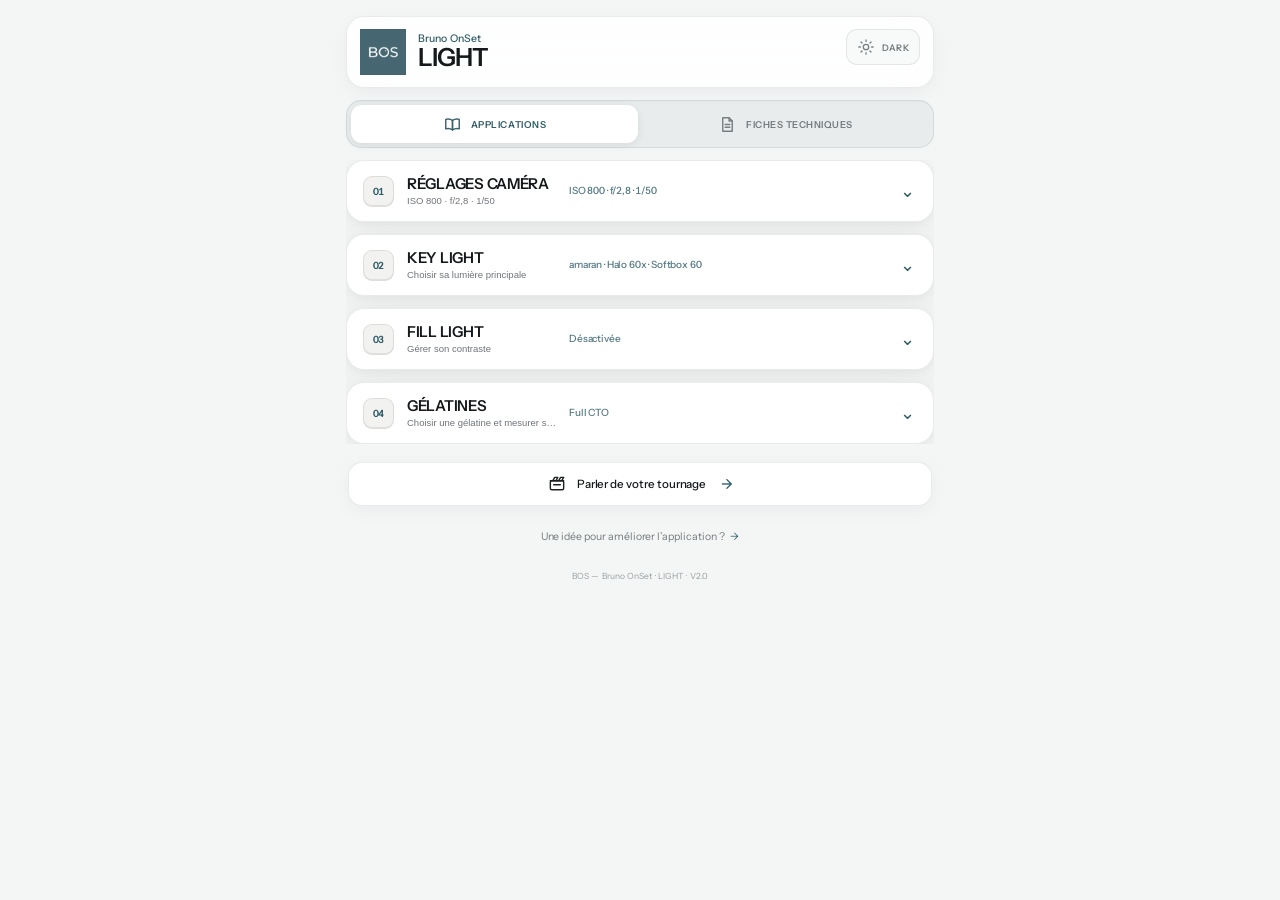
==== commit 98d342dd: "Load native technical card system" ====
--- a/index.html
+++ b/index.html
@@ -176,7 +176,7 @@
   <script src="light-host.js?v=2.1.0"></script>
   <script src="light-falloff-bridge.js?v=1.0.6"></script>
   <script src="light-shadow-images.js?v=1.0.5"></script>
-  <script src="light-technical-card-shell.js?v=1.0.0"></script>
+  <script src="light-technical-card-shell.js?v=2.0.0"></script>
   <script src="light-dialog-position.js?v=1.0.0"></script>
   <script src="light-height-authority.js?v=1.0.2"></script>
   <script src="light-mobile-falloff-guard.js?v=1.0.0"></script>
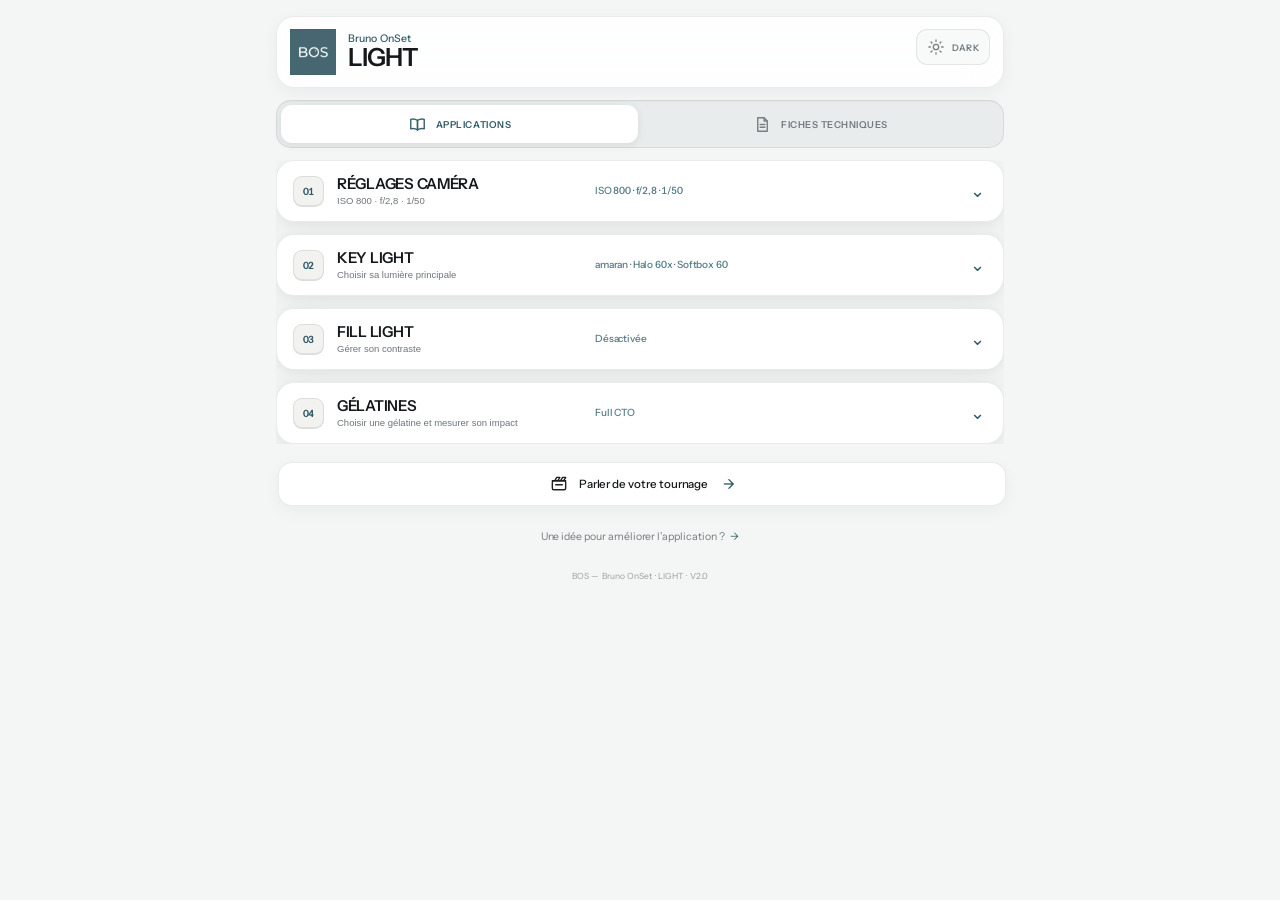
==== commit af344eaf: "Load native technical cards and mobile width fix" ====
--- a/index.html
+++ b/index.html
@@ -20,6 +20,7 @@
   <link rel="stylesheet" href="continuous.css?v=2.1.0" />
   <link rel="stylesheet" href="light-design.css?v=20261012-clean14" />
   <link rel="stylesheet" href="light-bubbles.css?v=20261012-clean14" />
+  <link rel="stylesheet" href="light-mobile-width-fix.css?v=1.0.0" />
 
   <style>
     .project-sheet-inner{padding:16px}
@@ -175,8 +176,8 @@
 
   <script src="light-host.js?v=2.1.0"></script>
   <script src="light-falloff-bridge.js?v=1.0.6"></script>
-  <script src="light-shadow-images.js?v=1.0.5"></script>
-  <script src="light-technical-card-shell.js?v=2.0.0"></script>
+  <script src="light-shadow-images.js?v=1.0.6"></script>
+  <script src="light-technical-card-shell.js?v=3.0.0"></script>
   <script src="light-dialog-position.js?v=1.0.0"></script>
   <script src="light-height-authority.js?v=1.0.2"></script>
   <script src="light-mobile-falloff-guard.js?v=1.0.0"></script>
--- a/light-mobile-width-fix.css
+++ b/light-mobile-width-fix.css
@@ -0,0 +1,35 @@
+/* BOS LIGHT — garde-fou largeur mobile */
+html,
+body{
+  width:100%;
+  max-width:100%;
+  min-width:0;
+  overflow-x:hidden;
+}
+
+.shell,
+.continuous-tools,
+.tool-frame,
+.mode-switch.light-section-switch,
+.topbar,
+.project-contact,
+.feedback-contact{
+  width:100%;
+  max-width:100%;
+  min-width:0;
+  box-sizing:border-box;
+}
+
+.tool-frame{
+  display:block;
+  margin-left:0;
+  margin-right:0;
+}
+
+@supports (overflow:clip){
+  html,
+  body,
+  .shell{
+    overflow-x:clip;
+  }
+}
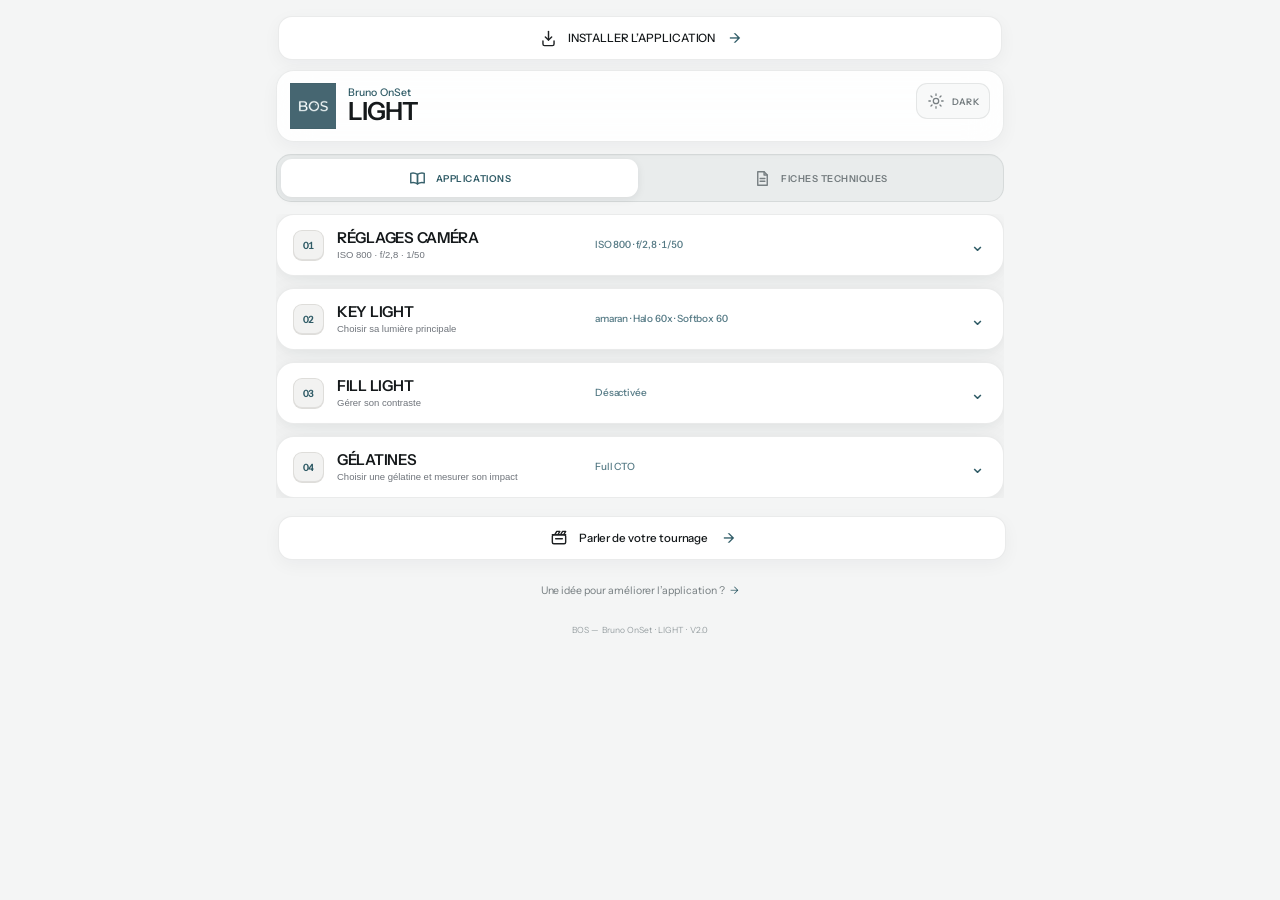
==== commit beba5f11: "Load exact technical card system and mobile width fix" ====
--- a/index.html
+++ b/index.html
@@ -20,7 +20,7 @@
   <link rel="stylesheet" href="continuous.css?v=2.1.0" />
   <link rel="stylesheet" href="light-design.css?v=20261012-clean14" />
   <link rel="stylesheet" href="light-bubbles.css?v=20261012-clean14" />
-  <link rel="stylesheet" href="light-mobile-width-fix.css?v=1.0.0" />
+  <link rel="stylesheet" href="light-mobile-width-fix.css?v=1.0.1" />
 
   <style>
     .project-sheet-inner{padding:16px}
@@ -44,7 +44,6 @@
       letter-spacing:-.045em!important;
     }
 
-    /* BOS LIGHT — pictogrammes fins, cohérents et non décoratifs. */
     #installAppBtn,
     #applicationsModeBtn,
     #technicalModeBtn,
@@ -143,7 +142,7 @@
     </div>
 
     <section class="continuous-tools light-only-tools" aria-label="LIGHT">
-      <iframe class="tool-frame" id="lightFrame" title="LIGHT" src="modules/light/?embed=1&v=2.1.0" scrolling="no"></iframe>
+      <iframe class="tool-frame" id="lightFrame" title="LIGHT" src="modules/light/?embed=1&v=2.1.1" scrolling="no"></iframe>
     </section>
 
     <section class="project-contact project-contact-top" aria-label="Contact professionnel">
@@ -176,8 +175,8 @@
 
   <script src="light-host.js?v=2.1.0"></script>
   <script src="light-falloff-bridge.js?v=1.0.6"></script>
-  <script src="light-shadow-images.js?v=1.0.6"></script>
-  <script src="light-technical-card-shell.js?v=3.0.0"></script>
+  <script src="light-shadow-images.js?v=2.0.0"></script>
+  <script src="light-technical-card-shell.js?v=4.0.0"></script>
   <script src="light-dialog-position.js?v=1.0.0"></script>
   <script src="light-height-authority.js?v=1.0.2"></script>
   <script src="light-mobile-falloff-guard.js?v=1.0.0"></script>
--- a/light-mobile-width-fix.css
+++ b/light-mobile-width-fix.css
@@ -1,35 +1,73 @@
-/* BOS LIGHT — garde-fou largeur mobile */
+/* BOS LIGHT — largeur mobile strictement contenue dans le viewport */
 html,
 body{
   width:100%;
   max-width:100%;
   min-width:0;
+  margin:0;
   overflow-x:hidden;
 }
 
+body,
 .shell,
 .continuous-tools,
+.light-only-tools,
+.tool-frame,
+.mode-switch.light-section-switch,
+.topbar,
+.top-inner,
+.project-contact,
+.feedback-contact,
+.footer{
+  min-width:0!important;
+  box-sizing:border-box!important;
+}
+
+.shell{
+  width:100%!important;
+  max-width:760px!important;
+  margin-left:auto!important;
+  margin-right:auto!important;
+}
+
+.continuous-tools,
+.light-only-tools,
 .tool-frame,
 .mode-switch.light-section-switch,
 .topbar,
 .project-contact,
-.feedback-contact{
-  width:100%;
-  max-width:100%;
-  min-width:0;
-  box-sizing:border-box;
+.feedback-contact,
+.footer{
+  width:100%!important;
+  max-width:100%!important;
 }
 
 .tool-frame{
-  display:block;
-  margin-left:0;
-  margin-right:0;
+  display:block!important;
+  margin-left:0!important;
+  margin-right:0!important;
+  border:0!important;
+}
+
+img,
+svg,
+canvas,
+video{
+  max-width:100%;
+}
+
+@media(max-width:520px){
+  .shell{
+    padding-left:max(9px,env(safe-area-inset-left))!important;
+    padding-right:max(9px,env(safe-area-inset-right))!important;
+  }
 }
 
 @supports (overflow:clip){
   html,
   body,
-  .shell{
+  .shell,
+  .continuous-tools{
     overflow-x:clip;
   }
 }
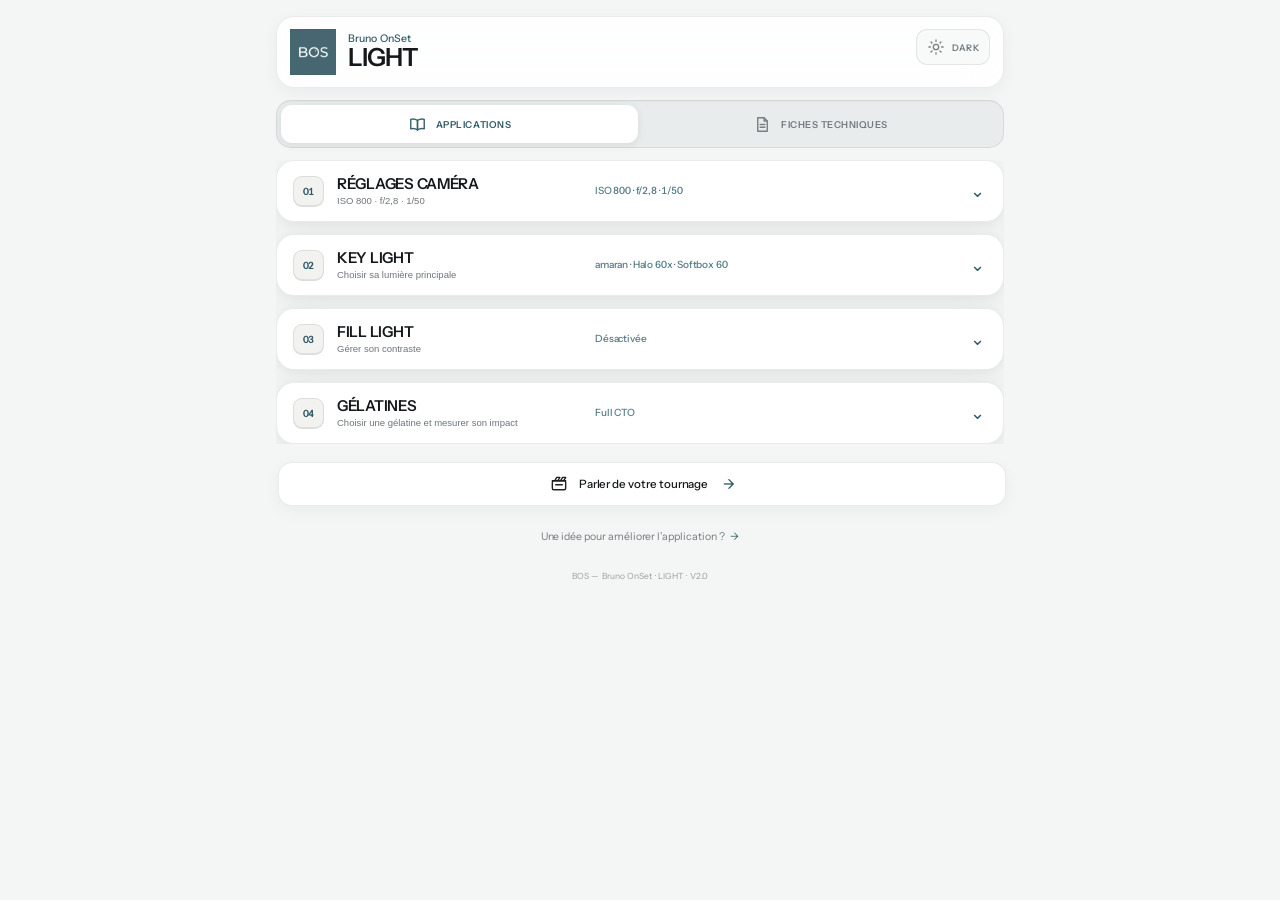
==== commit cb90f112: "Load updated technical height authority" ====
--- a/index.html
+++ b/index.html
@@ -178,7 +178,7 @@
   <script src="light-shadow-images.js?v=2.0.0"></script>
   <script src="light-technical-card-shell.js?v=4.0.0"></script>
   <script src="light-dialog-position.js?v=1.0.0"></script>
-  <script src="light-height-authority.js?v=1.0.2"></script>
+  <script src="light-height-authority.js?v=1.0.3"></script>
   <script src="light-mobile-falloff-guard.js?v=1.0.0"></script>
 </body>
 </html>
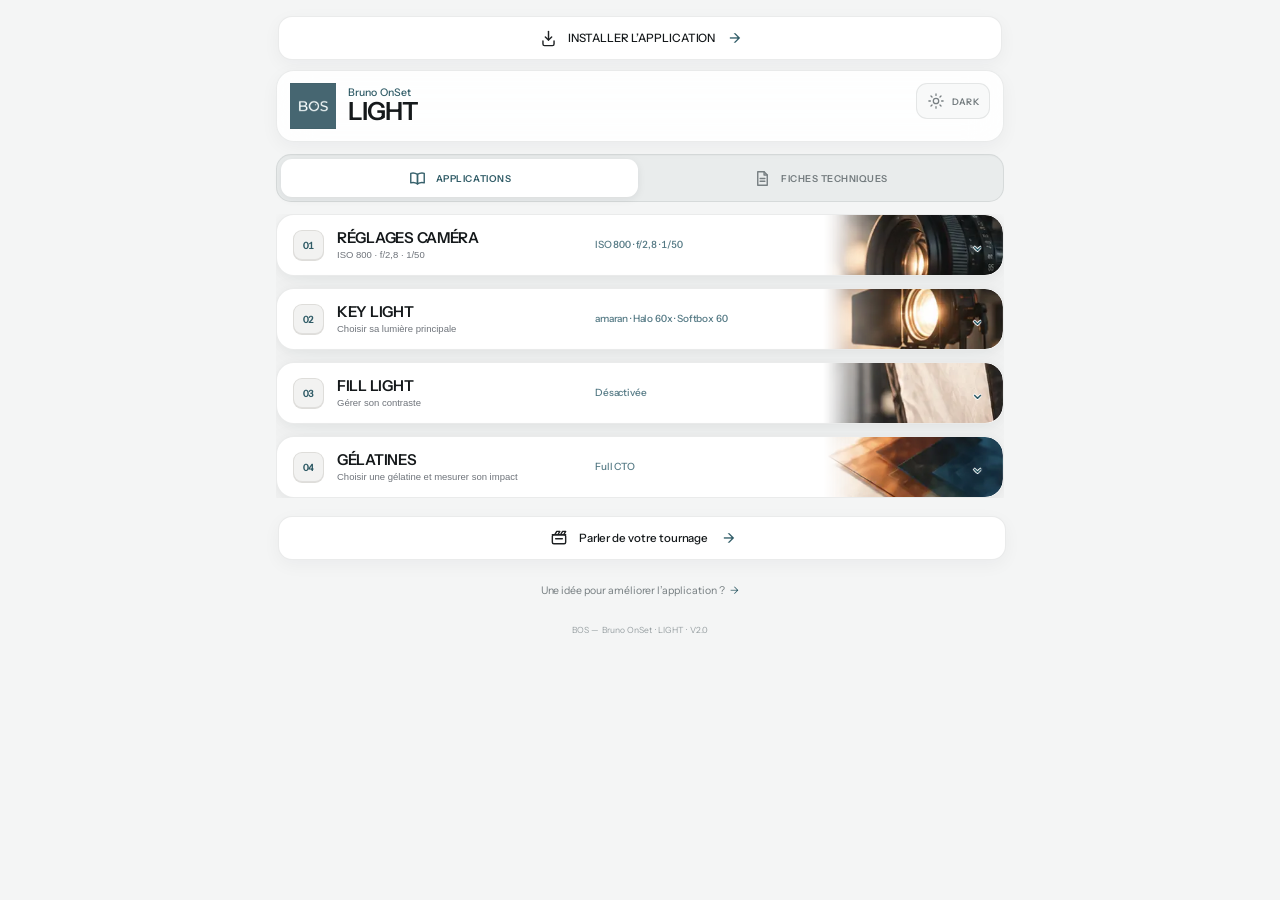
==== commit 575a40c2: "Load portable path layer before BOS LIGHT scripts" ====
--- a/index.html
+++ b/index.html
@@ -20,6 +20,7 @@
   <link rel="stylesheet" href="continuous.css?v=2.1.0" />
   <link rel="stylesheet" href="light-design.css?v=20261012-clean14" />
   <link rel="stylesheet" href="light-bubbles.css?v=20261012-clean14" />
+  <link rel="stylesheet" href="light-portable-paths.css?v=1.0.0" />
   <link rel="stylesheet" href="light-mobile-width-fix.css?v=1.0.1" />
 
   <style>
@@ -142,7 +143,7 @@
     </div>
 
     <section class="continuous-tools light-only-tools" aria-label="LIGHT">
-      <iframe class="tool-frame" id="lightFrame" title="LIGHT" src="modules/light/?embed=1&v=2.1.1" scrolling="no"></iframe>
+      <iframe class="tool-frame" id="lightFrame" title="LIGHT" src="modules/light/?embed=1&v=2.1.2" scrolling="no"></iframe>
     </section>
 
     <section class="project-contact project-contact-top" aria-label="Contact professionnel">
@@ -173,10 +174,11 @@
     </form>
   </dialog>
 
+  <script src="bos-paths.js?v=1.0.0"></script>
   <script src="light-host.js?v=2.1.0"></script>
-  <script src="light-falloff-bridge.js?v=1.0.6"></script>
-  <script src="light-shadow-images.js?v=2.0.0"></script>
-  <script src="light-technical-card-shell.js?v=4.0.0"></script>
+  <script src="light-falloff-bridge.js?v=2.0.0"></script>
+  <script src="light-shadow-images.js?v=2.1.0"></script>
+  <script src="light-technical-card-shell.js?v=4.2.0"></script>
   <script src="light-dialog-position.js?v=1.0.0"></script>
   <script src="light-height-authority.js?v=1.0.3"></script>
   <script src="light-mobile-falloff-guard.js?v=1.0.0"></script>
--- a/light-portable-paths.css
+++ b/light-portable-paths.css
@@ -0,0 +1,28 @@
+/* BOS LIGHT — chemins d'assets portables.
+   Ce fichier est chargé après light-bubbles.css afin que l'application
+   fonctionne aussi bien dans un sous-dossier GitHub Pages qu'à la racine
+   d'un domaine personnalisé. */
+
+html.bos-light-split-embed.bos-light-section-applications #cameraDetails > summary.collapsible-heading::before{
+  background-image:url("assets/thumb-camera.webp?v=20261012-1")!important;
+}
+html.bos-light-split-embed.bos-light-section-applications #lightDetails > summary.collapsible-heading::before{
+  background-image:url("assets/thumb-key.webp?v=20261012-1")!important;
+}
+html.bos-light-split-embed.bos-light-section-applications #fillDetails > summary.collapsible-heading::before{
+  background-image:url("assets/thumb-fill.webp?v=20261012-1")!important;
+}
+html.bos-light-split-embed.bos-light-section-applications #gelDetails > summary.collapsible-heading::before{
+  background-image:url("assets/thumb-gels.webp?v=20261012-1")!important;
+}
+
+/* Compatibilité avec les anciens en-têtes techniques internes. */
+html.bos-light-split-embed.bos-light-section-technical #bosThreePointPanel .bft-head::after{
+  background-image:url("assets/thumb-tech-3points.webp?v=20261012-3")!important;
+}
+html.bos-light-split-embed.bos-light-section-technical #bosShadowHardnessPanel .bft-head::after{
+  background-image:url("assets/thumb-tech-shadow.webp?v=20261012-3")!important;
+}
+html.bos-light-split-embed.bos-light-section-technical #bosMiniPlateau .bft-head::after{
+  background-image:url("assets/thumb-tech-falloff.webp?v=20261012-3")!important;
+}
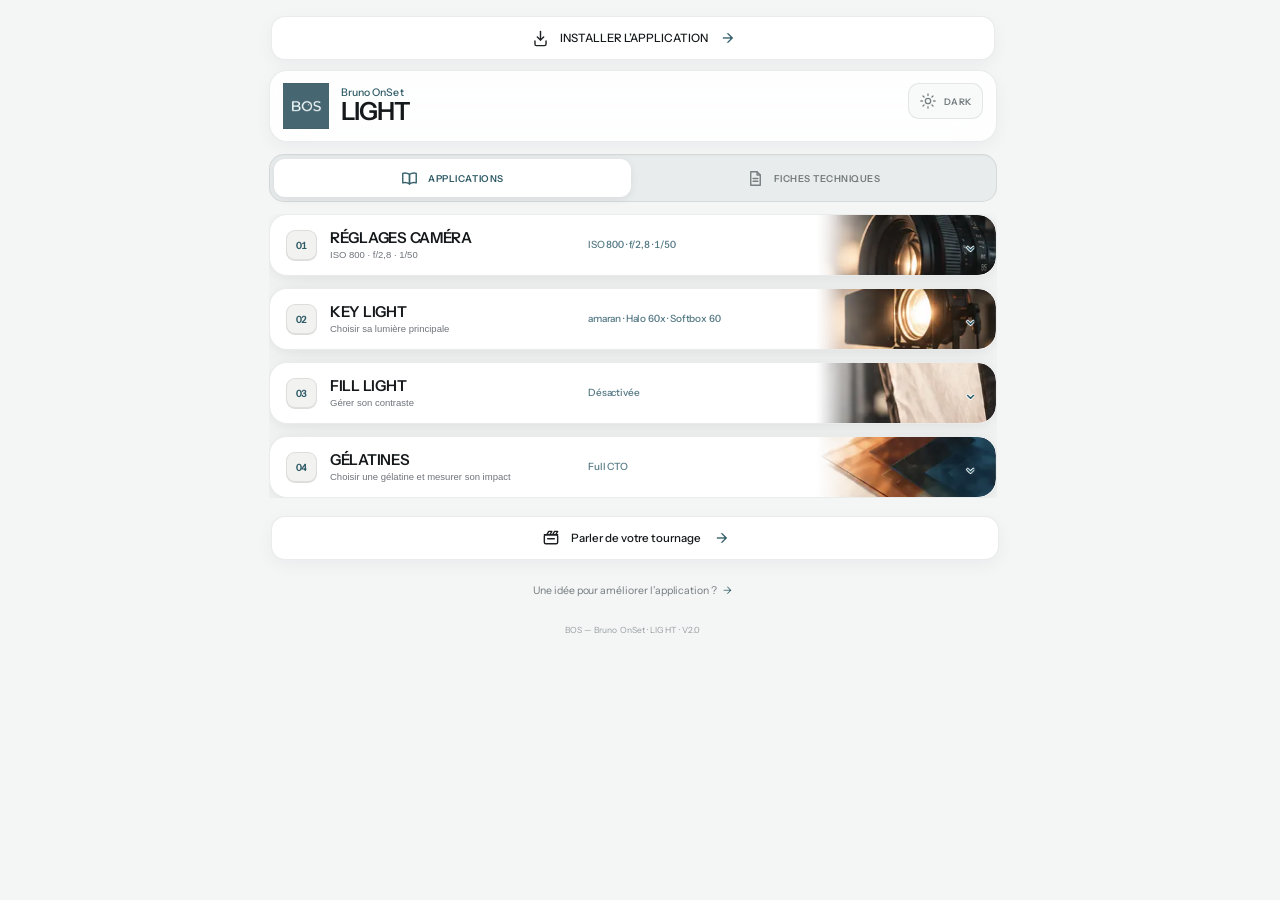
==== commit 1e70fc2d: "Refresh LIGHT install guidance" ====
--- a/index.html
+++ b/index.html
@@ -175,7 +175,7 @@
   </dialog>
 
   <script src="bos-paths.js?v=1.0.0"></script>
-  <script src="light-host.js?v=2.1.0"></script>
+  <script src="light-host.js?v=2.1.1"></script>
   <script src="light-falloff-bridge.js?v=2.0.0"></script>
   <script src="light-shadow-images.js?v=2.1.0"></script>
   <script src="light-technical-card-shell.js?v=4.2.0"></script>
--- a/light-mobile-width-fix.css
+++ b/light-mobile-width-fix.css
@@ -6,6 +6,15 @@
   min-width:0;
   margin:0;
   overflow-x:hidden;
+}
+
+/*
+  Garde exactement la même largeur utile quand une bulle longue est ouverte.
+  Sans ce gutter stable, l'apparition de la scrollbar verticale retire quelques
+  pixels au viewport et donne l'impression que les cartes changent de largeur.
+*/
+html{
+  scrollbar-gutter:stable;
 }
 
 body,
